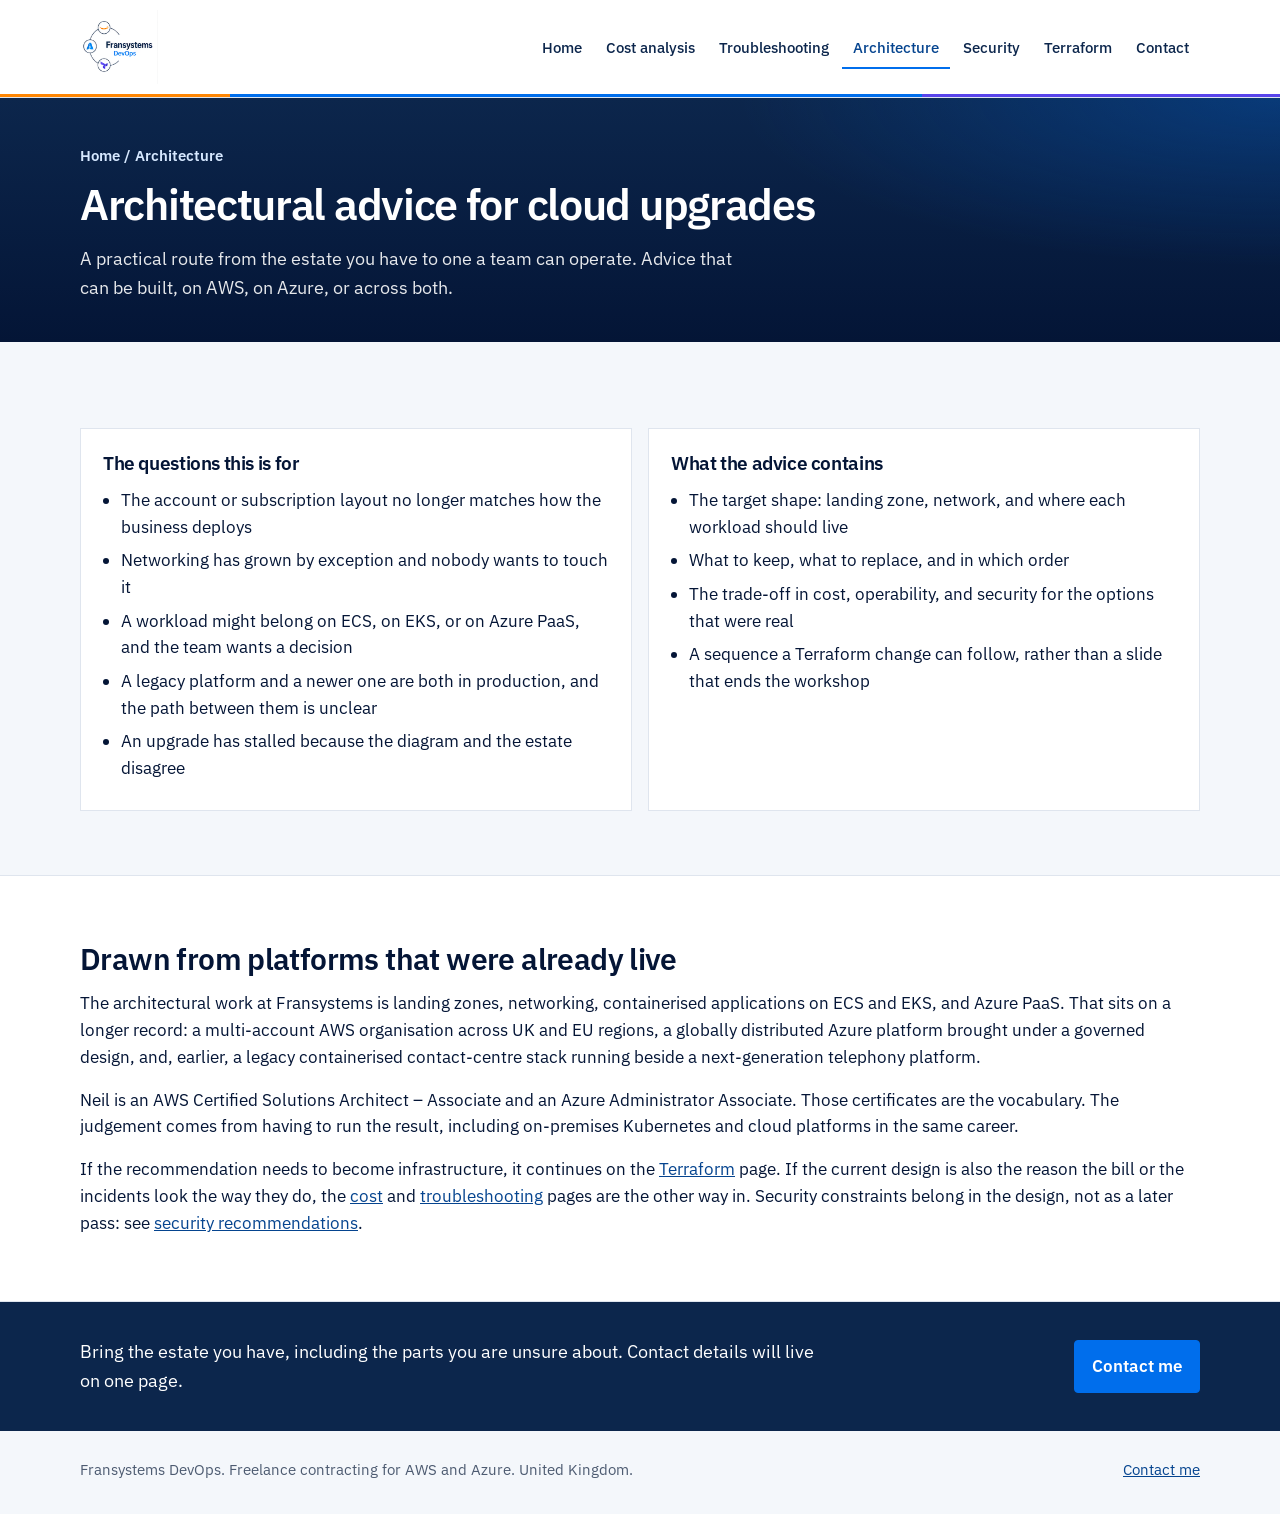
==== architecture.html @ 9ce0c454 "initial design" ====
<!DOCTYPE html>
<html lang="en-GB">
<head>
  <meta charset="utf-8">
  <meta name="viewport" content="width=device-width, initial-scale=1">
  <title>Architectural advice | Fransystems DevOps</title>
  <meta name="description" content="Architectural advice for AWS and Azure upgrades: landing zones, networking, ECS, EKS, and Azure PaaS, written so it can be built.">
  <meta name="theme-color" content="#0c264c">
  <link rel="icon" href="assets/logo.png">
  <link rel="preconnect" href="https://fonts.googleapis.com">
  <link rel="preconnect" href="https://fonts.gstatic.com" crossorigin>
  <link href="https://fonts.googleapis.com/css2?family=IBM+Plex+Sans:wght@400;500;600&display=swap" rel="stylesheet">
  <link rel="stylesheet" href="css/styles.css">
</head>
<body>
  <a class="skip" href="#content">Skip to content</a>
  <header class="site-header">
    <div class="wrap header-inner">
      <a class="brand" href="index.html">
        <img src="assets/logo.png" alt="Fransystems DevOps" width="282" height="267">
      </a>
      <nav class="tabs" aria-label="Primary">
        <a href="index.html">Home</a>
        <a href="cost.html">Cost analysis</a>
        <a href="troubleshooting.html">Troubleshooting</a>
        <a href="architecture.html" aria-current="page">Architecture</a>
        <a href="security.html">Security</a>
        <a href="terraform.html">Terraform</a>
        <a href="contact.html">Contact</a>
      </nav>
    </div>
  </header>

  <main id="content">
    <section class="page-hero">
      <div class="wrap">
        <p class="crumb"><a href="index.html">Home</a> / Architecture</p>
        <h1>Architectural advice for cloud upgrades</h1>
        <p class="lede">A practical route from the estate you have to one a team can operate. Advice that can be built, on AWS, on Azure, or across both.</p>
      </div>
    </section>

    <section class="section">
      <div class="wrap split">
        <article class="panel">
          <h2>The questions this is for</h2>
          <ul>
            <li>The account or subscription layout no longer matches how the business deploys</li>
            <li>Networking has grown by exception and nobody wants to touch it</li>
            <li>A workload might belong on ECS, on EKS, or on Azure PaaS, and the team wants a decision</li>
            <li>A legacy platform and a newer one are both in production, and the path between them is unclear</li>
            <li>An upgrade has stalled because the diagram and the estate disagree</li>
          </ul>
        </article>
        <article class="panel">
          <h2>What the advice contains</h2>
          <ul>
            <li>The target shape: landing zone, network, and where each workload should live</li>
            <li>What to keep, what to replace, and in which order</li>
            <li>The trade-off in cost, operability, and security for the options that were real</li>
            <li>A sequence a Terraform change can follow, rather than a slide that ends the workshop</li>
          </ul>
        </article>
      </div>
    </section>

    <section class="section band">
      <div class="wrap prose">
        <h2>Drawn from platforms that were already live</h2>
        <p>The architectural work at Fransystems is landing zones, networking, containerised applications on ECS and EKS, and Azure PaaS. That sits on a longer record: a multi-account AWS organisation across UK and EU regions, a globally distributed Azure platform brought under a governed design, and, earlier, a legacy containerised contact-centre stack running beside a next-generation telephony platform.</p>
        <p>Neil is an AWS Certified Solutions Architect – Associate and an Azure Administrator Associate. Those certificates are the vocabulary. The judgement comes from having to run the result, including on-premises Kubernetes and cloud platforms in the same career.</p>
        <p>If the recommendation needs to become infrastructure, it continues on the <a href="terraform.html">Terraform</a> page. If the current design is also the reason the bill or the incidents look the way they do, the <a href="cost.html">cost</a> and <a href="troubleshooting.html">troubleshooting</a> pages are the other way in. Security constraints belong in the design, not as a later pass: see <a href="security.html">security recommendations</a>.</p>
      </div>
    </section>

    <section class="callout">
      <div class="wrap">
        <p>Bring the estate you have, including the parts you are unsure about. Contact details will live on one page.</p>
        <a class="button" href="contact.html">Contact me</a>
      </div>
    </section>
  </main>

  <footer class="site-footer">
    <div class="wrap footer-row">
      <p>Fransystems DevOps. Freelance contracting for AWS and Azure. United Kingdom.</p>
      <a href="contact.html">Contact me</a>
    </div>
  </footer>
</body>
</html>
---- css/styles.css ----
:root {
  --ink: #041536;
  --navy: #0c264c;
  --blue: #006eec;
  --blue-deep: #05448f;
  --orange: #fe8604;
  --purple: #5944eb;
  --muted: #4d5b71;
  --line: #dfe5ee;
  --bg: #f4f7fb;
  --white: #ffffff;
  --max: 1120px;
}

*,
*::before,
*::after {
  box-sizing: border-box;
}

html {
  scroll-behavior: smooth;
}

body {
  margin: 0;
  font-family: "IBM Plex Sans", "Segoe UI", sans-serif;
  color: var(--ink);
  background: var(--bg);
  line-height: 1.6;
  font-size: 1.05rem;
}

img {
  max-width: 100%;
}

a {
  color: var(--blue-deep);
}

a:hover {
  color: var(--blue);
}

:focus-visible {
  outline: 2px solid var(--blue);
  outline-offset: 3px;
}

.skip {
  position: absolute;
  left: 12px;
  top: -48px;
  background: var(--white);
  color: var(--ink);
  padding: 8px 12px;
  z-index: 40;
}

.skip:focus {
  top: 12px;
}

.wrap {
  width: min(var(--max), calc(100% - 40px));
  margin-inline: auto;
}

.site-header {
  position: sticky;
  top: 0;
  z-index: 20;
  background: var(--white);
  border-bottom: 1px solid var(--line);
}

.site-header::after {
  content: "";
  display: block;
  height: 3px;
  background: linear-gradient(90deg, var(--orange) 0 18%, var(--blue) 18% 72%, var(--purple) 72% 100%);
}

.header-inner {
  display: flex;
  align-items: center;
  gap: 20px 28px;
  min-width: 0;
  padding: 10px 0;
}

.brand {
  display: block;
  flex: 0 0 auto;
  line-height: 0;
}

.brand img {
  height: 74px;
  width: auto;
  display: block;
}

.tabs {
  display: flex;
  flex-wrap: wrap;
  gap: 2px;
  justify-content: flex-end;
  min-width: 0;
  margin-left: auto;
}

.tabs a {
  color: var(--navy);
  text-decoration: none;
  font-weight: 500;
  font-size: 0.95rem;
  padding: 10px 11px 8px;
  border-bottom: 2px solid transparent;
  white-space: nowrap;
}

.tabs a:hover {
  color: var(--blue-deep);
}

.tabs a[aria-current="page"] {
  color: var(--blue-deep);
  border-bottom-color: var(--blue);
}

.hero,
.page-hero {
  background:
    radial-gradient(900px 280px at 100% 0%, rgba(0, 110, 236, 0.28), transparent 60%),
    linear-gradient(180deg, #0c264c 0%, #041536 100%);
  color: #fff;
}

.hero {
  padding: 72px 0 64px;
}

.page-hero {
  padding: 46px 0 40px;
}

.hero-grid {
  display: grid;
  grid-template-columns: minmax(0, 1.45fr) minmax(240px, 0.75fr);
  gap: 48px;
  align-items: end;
}

.hero-grid > * {
  min-width: 0;
}

.kicker,
.crumb {
  margin: 0 0 12px;
  font-size: 0.92rem;
  font-weight: 600;
  color: #d6e8ff;
}

.crumb a {
  color: #d6e8ff;
  text-decoration: none;
}

.crumb a:hover {
  text-decoration: underline;
}

h1 {
  margin: 0 0 16px;
  font-size: clamp(2.05rem, 4.2vw, 3.25rem);
  line-height: 1.12;
  letter-spacing: -0.03em;
  font-weight: 600;
}

.page-hero h1 {
  font-size: clamp(1.9rem, 3.6vw, 2.7rem);
  max-width: 18em;
}

.lede {
  margin: 0;
  max-width: 42rem;
  color: rgba(255, 255, 255, 0.9);
  font-size: 1.14rem;
}

.actions {
  display: flex;
  flex-wrap: wrap;
  gap: 10px;
  margin-top: 24px;
}

.button {
  display: inline-flex;
  align-items: center;
  justify-content: center;
  background: var(--blue);
  color: #fff;
  text-decoration: none;
  font-weight: 600;
  padding: 0.75rem 1.05rem;
  border-radius: 4px;
  border: 1px solid var(--blue);
}

.button:hover {
  background: #0058c4;
  border-color: #0058c4;
  color: #fff;
}

.button-ghost {
  background: transparent;
  border-color: rgba(255, 255, 255, 0.6);
}

.button-ghost:hover {
  background: rgba(255, 255, 255, 0.08);
  border-color: #fff;
  color: #fff;
}

.clouds {
  display: flex;
  flex-wrap: wrap;
  gap: 14px 22px;
  list-style: none;
  padding: 0;
  margin: 28px 0 0;
  font-weight: 500;
}

.dot {
  display: inline-block;
  width: 9px;
  height: 9px;
  margin-right: 8px;
  border-radius: 50%;
  transform: translateY(-1px);
}

.dot-aws { background: var(--orange); }
.dot-azure { background: #4aa6ff; }
.dot-tf { background: #9b8cff; }

.hero-panel {
  margin: 0;
  padding: 6px 22px;
  background: rgba(255, 255, 255, 0.06);
  border: 1px solid rgba(255, 255, 255, 0.16);
}

.hero-panel div {
  padding: 16px 0;
  border-bottom: 1px solid rgba(255, 255, 255, 0.12);
}

.hero-panel div:last-child {
  border-bottom: 0;
}

.hero-panel strong {
  display: block;
  font-size: 1.25rem;
  font-weight: 600;
  letter-spacing: -0.02em;
}

.hero-panel span {
  color: rgba(255, 255, 255, 0.8);
  font-size: 0.95rem;
}

.section {
  padding: 64px 0;
}

.band {
  background: var(--white);
  border-top: 1px solid var(--line);
  border-bottom: 1px solid var(--line);
}

.section h2,
.panel h2 {
  margin: 0 0 12px;
  font-size: clamp(1.45rem, 2.4vw, 1.9rem);
  line-height: 1.25;
  letter-spacing: -0.02em;
  font-weight: 600;
}

.panel h2 {
  font-size: 1.2rem;
}

h3 {
  margin: 0 0 8px;
  font-size: 1.08rem;
  font-weight: 600;
}

.narrow {
  max-width: 68ch;
}

.narrow p,
.prose p {
  margin: 0 0 1rem;
}

.narrow p:last-child,
.prose p:last-child {
  margin-bottom: 0;
}

.timeline {
  list-style: none;
  margin: 28px 0 0;
  padding: 0;
}

.timeline li {
  display: grid;
  grid-template-columns: 210px minmax(0, 1fr);
  gap: 20px 28px;
  padding: 22px 0;
  border-top: 1px solid var(--line);
}

.timeline li:last-child {
  border-bottom: 1px solid var(--line);
}

.when {
  margin: 0;
  color: var(--blue-deep);
  font-weight: 600;
}

.role {
  margin: 0 0 6px;
  color: var(--muted);
  font-size: 0.95rem;
}

.services {
  list-style: none;
  margin: 28px 0 0;
  padding: 0;
}

.services a {
  display: grid;
  grid-template-columns: 64px minmax(0, 1fr) auto;
  grid-template-areas: "num title more" "num text more";
  gap: 4px 18px;
  align-items: center;
  padding: 22px 8px;
  border-top: 1px solid var(--line);
  text-decoration: none;
  color: inherit;
}

.services li:last-child a {
  border-bottom: 1px solid var(--line);
}

.services a:hover {
  background: #f8fbff;
}

.services h3 {
  grid-area: title;
  margin: 0;
}

.services p {
  grid-area: text;
  margin: 0;
  color: var(--muted);
}

.num {
  grid-area: num;
  color: var(--blue);
  font-weight: 600;
  font-variant-numeric: tabular-nums;
}

.more {
  grid-area: more;
  color: var(--blue-deep);
  font-weight: 600;
  white-space: nowrap;
}

.qual-grid,
.split {
  display: grid;
  grid-template-columns: repeat(2, minmax(0, 1fr));
  gap: 16px;
  margin-top: 22px;
}

.qual-grid {
  grid-template-columns: repeat(3, minmax(0, 1fr));
}

.qual-grid section,
.panel {
  background: var(--white);
  border: 1px solid var(--line);
  padding: 20px 20px 12px;
}

.panel {
  padding: 22px;
}

.qual-grid ul,
.panel ul {
  margin: 0;
  padding-left: 1.15rem;
}

.qual-grid li,
.panel li {
  margin: 0.4rem 0;
}

.note {
  margin-top: 18px;
  color: var(--muted);
}

.callout {
  background: var(--navy);
  color: #fff;
  padding: 36px 0;
}

.callout .wrap {
  display: flex;
  justify-content: space-between;
  align-items: center;
  gap: 20px 32px;
}

.callout p {
  margin: 0;
  max-width: 46rem;
  font-size: 1.12rem;
}

.contact-list {
  margin: 8px 0 0;
  padding: 0;
  max-width: 640px;
  background: var(--white);
  border: 1px solid var(--line);
}

.contact-list div {
  display: grid;
  grid-template-columns: 140px minmax(0, 1fr);
  gap: 12px;
  padding: 18px 20px;
  border-bottom: 1px solid var(--line);
}

.contact-list div:last-child {
  border-bottom: 0;
}

.contact-list dt {
  font-weight: 600;
}

.contact-list dd {
  margin: 0;
}

.pending {
  color: var(--muted);
}

.site-footer {
  padding: 26px 0 32px;
  color: var(--muted);
  font-size: 0.95rem;
}

.footer-row {
  display: flex;
  justify-content: space-between;
  gap: 12px 24px;
  align-items: baseline;
}

.site-footer p {
  margin: 0;
}

@media (max-width: 860px) {
  .header-inner {
    flex-wrap: wrap;
    align-items: flex-start;
  }

  .tabs {
    justify-content: flex-start;
    margin-left: 0;
    width: 100%;
  }

  .hero-grid,
  .timeline li,
  .qual-grid,
  .split,
  .callout .wrap,
  .footer-row,
  .contact-list div {
    grid-template-columns: 1fr;
    display: grid;
  }

  .services a {
    grid-template-columns: 48px minmax(0, 1fr);
    grid-template-areas:
      "num title"
      "num text"
      "num more";
  }

  .callout .wrap,
  .footer-row {
    display: flex;
    flex-direction: column;
    align-items: flex-start;
  }

  .hero,
  .section {
    padding: 48px 0;
  }
}

@media (prefers-reduced-motion: reduce) {
  html {
    scroll-behavior: auto;
  }
}
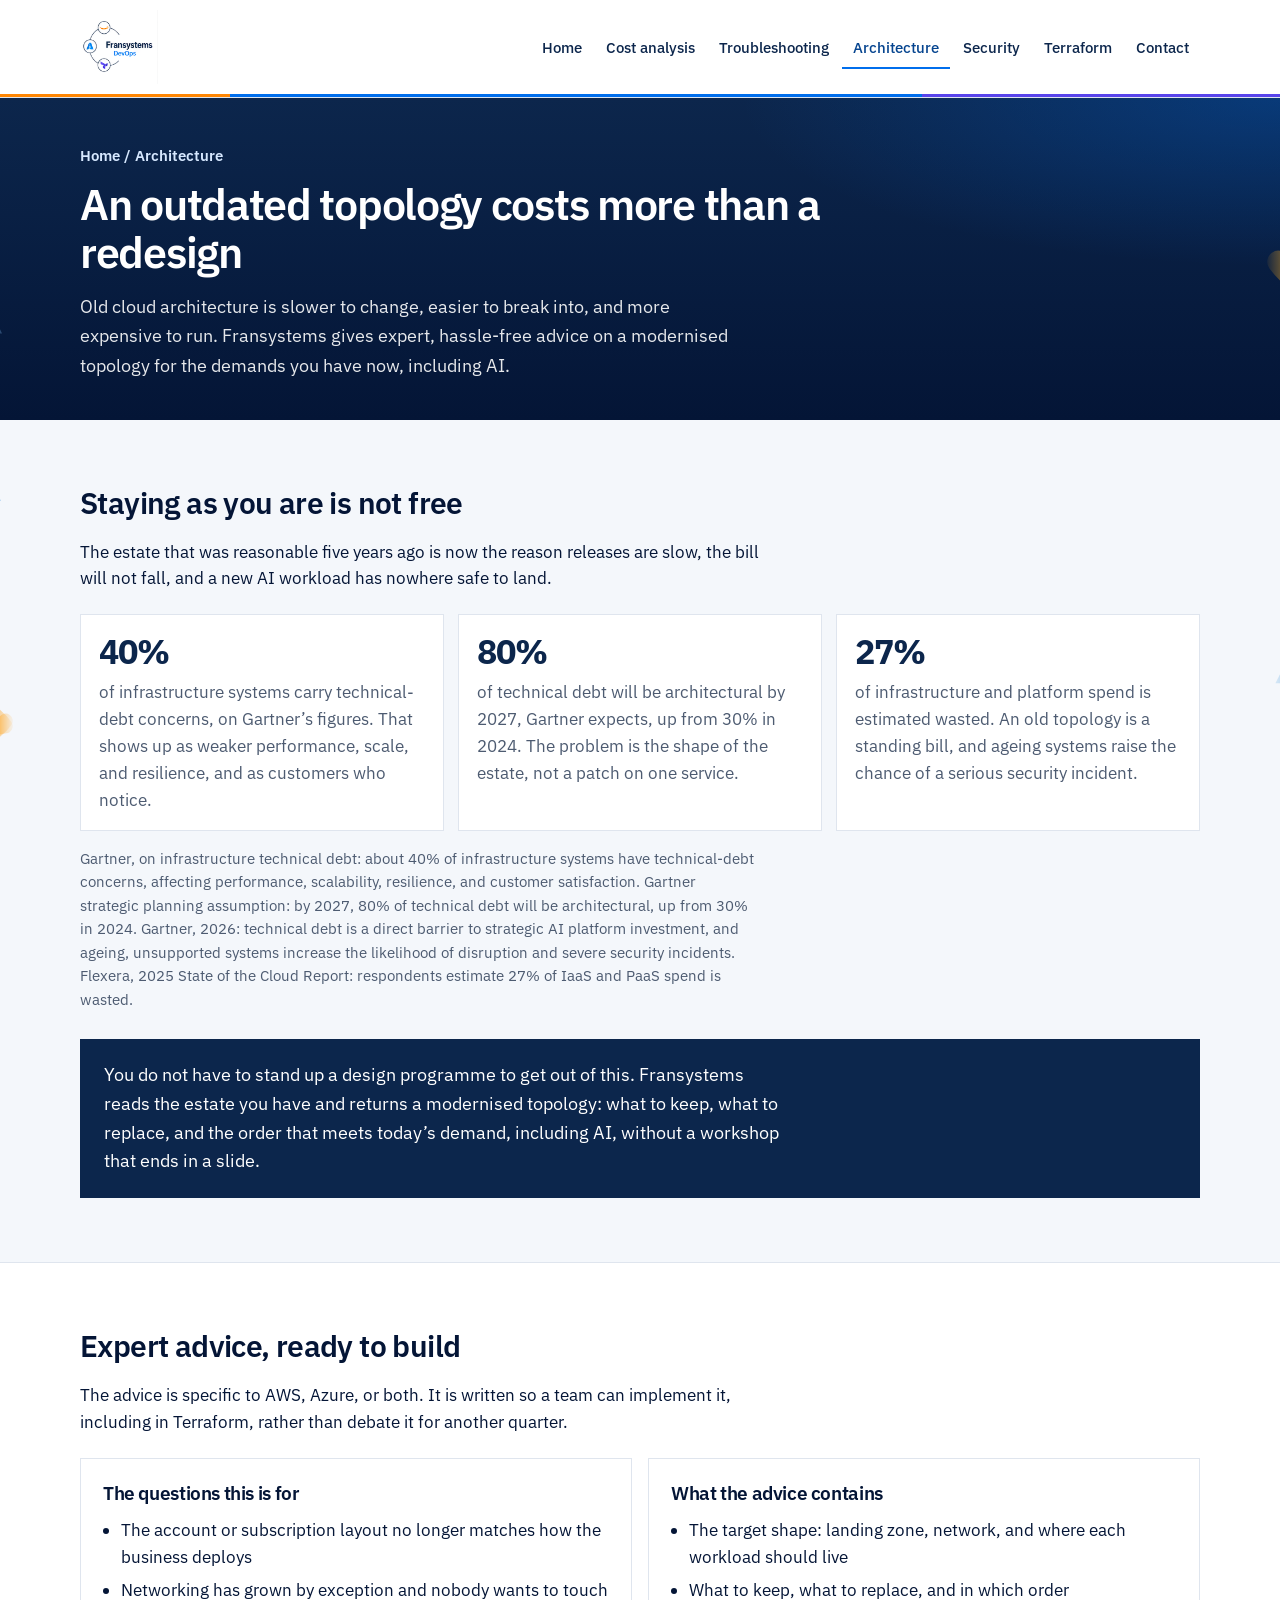
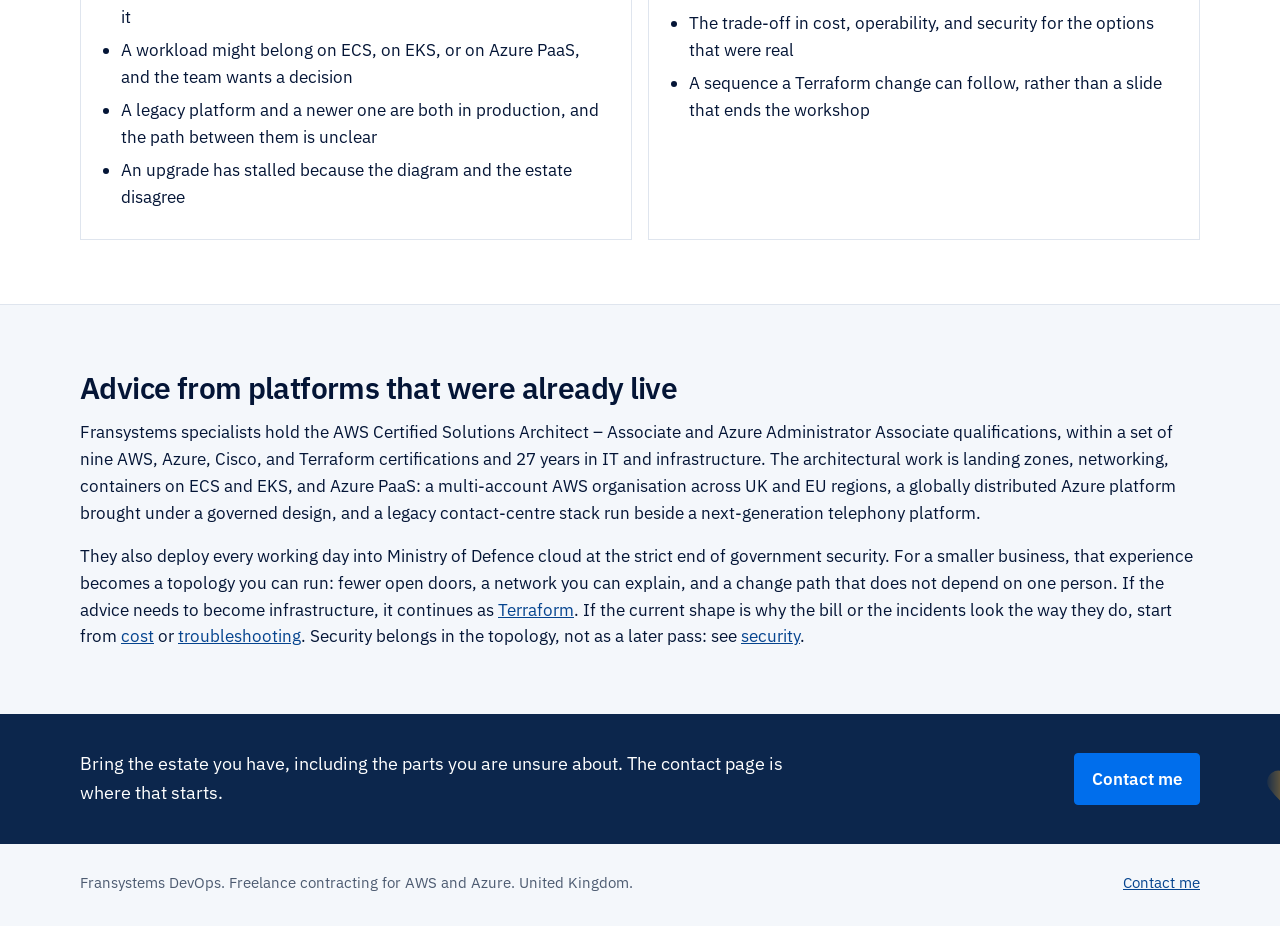
==== commit 8a3d9d1d: "first stage upgrades" ====
--- a/architecture.html
+++ b/architecture.html
@@ -4,7 +4,7 @@
   <meta charset="utf-8">
   <meta name="viewport" content="width=device-width, initial-scale=1">
   <title>Architectural advice | Fransystems DevOps</title>
-  <meta name="description" content="Architectural advice for AWS and Azure upgrades: landing zones, networking, ECS, EKS, and Azure PaaS, written so it can be built.">
+  <meta name="description" content="Outdated cloud architecture costs more, carries more risk, and blocks AI. Fransystems gives expert advice on a modernised AWS or Azure topology.">
   <meta name="theme-color" content="#0c264c">
   <link rel="icon" href="assets/logo.png">
   <link rel="preconnect" href="https://fonts.googleapis.com">
@@ -35,13 +35,41 @@
     <section class="page-hero">
       <div class="wrap">
         <p class="crumb"><a href="index.html">Home</a> / Architecture</p>
-        <h1>Architectural advice for cloud upgrades</h1>
-        <p class="lede">A practical route from the estate you have to one a team can operate. Advice that can be built, on AWS, on Azure, or across both.</p>
+        <h1>An outdated topology costs more than a redesign</h1>
+        <p class="lede">Old cloud architecture is slower to change, easier to break into, and more expensive to run. Fransystems gives expert, hassle-free advice on a modernised topology for the demands you have now, including AI.</p>
       </div>
     </section>
 
     <section class="section">
-      <div class="wrap split">
+      <div class="wrap">
+        <h2>Staying as you are is not free</h2>
+        <p class="narrow">The estate that was reasonable five years ago is now the reason releases are slow, the bill will not fall, and a new AI workload has nowhere safe to land.</p>
+        <ul class="facts">
+          <li>
+            <strong>40%</strong>
+            <p>of infrastructure systems carry technical-debt concerns, on Gartner’s figures. That shows up as weaker performance, scale, and resilience, and as customers who notice.</p>
+          </li>
+          <li>
+            <strong>80%</strong>
+            <p>of technical debt will be architectural by 2027, Gartner expects, up from 30% in 2024. The problem is the shape of the estate, not a patch on one service.</p>
+          </li>
+          <li>
+            <strong>27%</strong>
+            <p>of infrastructure and platform spend is estimated wasted. An old topology is a standing bill, and ageing systems raise the chance of a serious security incident.</p>
+          </li>
+        </ul>
+        <p class="source">Gartner, on infrastructure technical debt: about 40% of infrastructure systems have technical-debt concerns, affecting performance, scalability, resilience, and customer satisfaction. Gartner strategic planning assumption: by 2027, 80% of technical debt will be architectural, up from 30% in 2024. Gartner, 2026: technical debt is a direct barrier to strategic AI platform investment, and ageing, unsupported systems increase the likelihood of disruption and severe security incidents. Flexera, 2025 State of the Cloud Report: respondents estimate 27% of IaaS and PaaS spend is wasted.</p>
+        <aside class="result">
+          <p>You do not have to stand up a design programme to get out of this. Fransystems reads the estate you have and returns a modernised topology: what to keep, what to replace, and the order that meets today’s demand, including AI, without a workshop that ends in a slide.</p>
+        </aside>
+      </div>
+    </section>
+
+    <section class="section band">
+      <div class="wrap">
+        <h2>Expert advice, ready to build</h2>
+        <p class="narrow">The advice is specific to AWS, Azure, or both. It is written so a team can implement it, including in Terraform, rather than debate it for another quarter.</p>
+        <div class="split">
         <article class="panel">
           <h2>The questions this is for</h2>
           <ul>
@@ -61,21 +89,21 @@
             <li>A sequence a Terraform change can follow, rather than a slide that ends the workshop</li>
           </ul>
         </article>
+        </div>
       </div>
     </section>
 
-    <section class="section band">
+    <section class="section">
       <div class="wrap prose">
-        <h2>Drawn from platforms that were already live</h2>
-        <p>The architectural work at Fransystems is landing zones, networking, containerised applications on ECS and EKS, and Azure PaaS. That sits on a longer record: a multi-account AWS organisation across UK and EU regions, a globally distributed Azure platform brought under a governed design, and, earlier, a legacy containerised contact-centre stack running beside a next-generation telephony platform.</p>
-        <p>Neil is an AWS Certified Solutions Architect – Associate and an Azure Administrator Associate. Those certificates are the vocabulary. The judgement comes from having to run the result, including on-premises Kubernetes and cloud platforms in the same career.</p>
-        <p>If the recommendation needs to become infrastructure, it continues on the <a href="terraform.html">Terraform</a> page. If the current design is also the reason the bill or the incidents look the way they do, the <a href="cost.html">cost</a> and <a href="troubleshooting.html">troubleshooting</a> pages are the other way in. Security constraints belong in the design, not as a later pass: see <a href="security.html">security recommendations</a>.</p>
+        <h2>Advice from platforms that were already live</h2>
+        <p>Fransystems specialists hold the AWS Certified Solutions Architect – Associate and Azure Administrator Associate qualifications, within a set of nine AWS, Azure, Cisco, and Terraform certifications and 27 years in IT and infrastructure. The architectural work is landing zones, networking, containers on ECS and EKS, and Azure PaaS: a multi-account AWS organisation across UK and EU regions, a globally distributed Azure platform brought under a governed design, and a legacy contact-centre stack run beside a next-generation telephony platform.</p>
+        <p>They also deploy every working day into Ministry of Defence cloud at the strict end of government security. For a smaller business, that experience becomes a topology you can run: fewer open doors, a network you can explain, and a change path that does not depend on one person. If the advice needs to become infrastructure, it continues as <a href="terraform.html">Terraform</a>. If the current shape is why the bill or the incidents look the way they do, start from <a href="cost.html">cost</a> or <a href="troubleshooting.html">troubleshooting</a>. Security belongs in the topology, not as a later pass: see <a href="security.html">security</a>.</p>
       </div>
     </section>
 
     <section class="callout">
       <div class="wrap">
-        <p>Bring the estate you have, including the parts you are unsure about. Contact details will live on one page.</p>
+        <p>Bring the estate you have, including the parts you are unsure about. The contact page is where that starts.</p>
         <a class="button" href="contact.html">Contact me</a>
       </div>
     </section>
--- a/css/styles.css
+++ b/css/styles.css
@@ -1,3 +1,9 @@
+@property --page-gutter {
+  syntax: "<length>";
+  inherits: true;
+  initial-value: 18px;
+}
+
 :root {
   --ink: #041536;
   --navy: #0c264c;
@@ -23,12 +29,58 @@
 }
 
 body {
+  --page-gutter: max(18px, calc((100% - var(--max)) / 2));
   margin: 0;
   font-family: "IBM Plex Sans", "Segoe UI", sans-serif;
   color: var(--ink);
   background: var(--bg);
   line-height: 1.6;
   font-size: 1.05rem;
+}
+
+body::before {
+  content: "";
+  position: fixed;
+  inset: 0;
+  z-index: 0;
+  pointer-events: none;
+  background-image:
+    url("../assets/mark-aws.svg"),
+    url("../assets/mark-azure.svg"),
+    url("../assets/mark-azure.svg"),
+    url("../assets/mark-aws.svg");
+  background-repeat: no-repeat;
+  background-position:
+    right calc(var(--page-gutter) - 292px) top 18%,
+    left calc(var(--page-gutter) - 214px) top 46%,
+    right calc(var(--page-gutter) - 154px) top 74%,
+    left calc(var(--page-gutter) - 178px) top 84%;
+  background-size: 300px auto, 220px auto, 150px auto, 180px auto;
+  -webkit-mask-image: linear-gradient(
+    90deg,
+    #000 0,
+    #000 calc(var(--page-gutter) - 24px),
+    transparent calc(var(--page-gutter) - 2px),
+    transparent calc(100% - var(--page-gutter) + 2px),
+    #000 calc(100% - var(--page-gutter) + 24px),
+    #000 100%
+  );
+  mask-image: linear-gradient(
+    90deg,
+    #000 0,
+    #000 calc(var(--page-gutter) - 24px),
+    transparent calc(var(--page-gutter) - 2px),
+    transparent calc(100% - var(--page-gutter) + 2px),
+    #000 calc(100% - var(--page-gutter) + 24px),
+    #000 100%
+  );
+}
+
+.site-header,
+main,
+.site-footer {
+  position: relative;
+  z-index: 1;
 }
 
 img {
@@ -132,10 +184,55 @@
 
 .hero,
 .page-hero {
+  position: relative;
+  isolation: isolate;
   background:
     radial-gradient(900px 280px at 100% 0%, rgba(0, 110, 236, 0.28), transparent 60%),
     linear-gradient(180deg, #0c264c 0%, #041536 100%);
   color: #fff;
+}
+
+.hero::before,
+.page-hero::before,
+.callout::before {
+  content: "";
+  position: absolute;
+  inset: 0;
+  z-index: 0;
+  pointer-events: none;
+  background-image:
+    url("../assets/mark-aws-dark.svg"),
+    url("../assets/mark-azure-dark.svg");
+  background-repeat: no-repeat;
+  background-position:
+    right calc(var(--page-gutter) - 274px) center,
+    left calc(var(--page-gutter) - 204px) center;
+  background-size: 280px auto, 210px auto;
+  -webkit-mask-image: linear-gradient(
+    90deg,
+    #000 0,
+    #000 calc(var(--page-gutter) - 24px),
+    transparent calc(var(--page-gutter) - 2px),
+    transparent calc(100% - var(--page-gutter) + 2px),
+    #000 calc(100% - var(--page-gutter) + 24px),
+    #000 100%
+  );
+  mask-image: linear-gradient(
+    90deg,
+    #000 0,
+    #000 calc(var(--page-gutter) - 24px),
+    transparent calc(var(--page-gutter) - 2px),
+    transparent calc(100% - var(--page-gutter) + 2px),
+    #000 calc(100% - var(--page-gutter) + 24px),
+    #000 100%
+  );
+}
+
+.hero > .wrap,
+.page-hero > .wrap,
+.callout > .wrap {
+  position: relative;
+  z-index: 1;
 }
 
 .hero {
@@ -406,6 +503,59 @@
   white-space: nowrap;
 }
 
+.facts {
+  list-style: none;
+  display: grid;
+  grid-template-columns: repeat(3, minmax(0, 1fr));
+  gap: 14px;
+  margin: 22px 0 0;
+  padding: 0;
+}
+
+.facts li {
+  background: var(--white);
+  border: 1px solid var(--line);
+  padding: 18px 18px 16px;
+}
+
+.facts strong {
+  display: block;
+  margin-bottom: 8px;
+  color: var(--navy);
+  font-size: clamp(1.7rem, 3vw, 2.15rem);
+  line-height: 1.1;
+  letter-spacing: -0.03em;
+}
+
+.facts p {
+  margin: 0;
+  color: var(--muted);
+}
+
+.source {
+  margin: 16px 0 0;
+  max-width: 75ch;
+  color: var(--muted);
+  font-size: 0.92rem;
+}
+
+.result {
+  margin-top: 28px;
+  padding: 22px 24px;
+  background: var(--navy);
+  color: #fff;
+}
+
+.result p {
+  margin: 0;
+  max-width: 62ch;
+  font-size: 1.12rem;
+}
+
+.result strong {
+  font-weight: 600;
+}
+
 .qual-grid,
 .split {
   display: grid;
@@ -446,6 +596,8 @@
 }
 
 .callout {
+  position: relative;
+  isolation: isolate;
   background: var(--navy);
   color: #fff;
   padding: 36px 0;
@@ -527,6 +679,7 @@
 
   .hero-grid,
   .timeline li,
+  .facts,
   .qual-grid,
   .split,
   .callout .wrap,
@@ -555,6 +708,30 @@
   .section {
     padding: 48px 0;
   }
+
+  body::before,
+  .hero::before,
+  .page-hero::before,
+  .callout::before {
+    -webkit-mask-image: none;
+    mask-image: none;
+  }
+
+  body::before {
+    background-position:
+      right -78px 18%,
+      left -70px 62%,
+      right -48px 100%,
+      left -46px 100%;
+    background-size: 140px auto, 110px auto, 90px auto, 80px auto;
+  }
+
+  .hero::before,
+  .page-hero::before,
+  .callout::before {
+    background-position: right -72px center, left -64px center;
+    background-size: 130px auto, 110px auto;
+  }
 }
 
 @media (prefers-reduced-motion: reduce) {
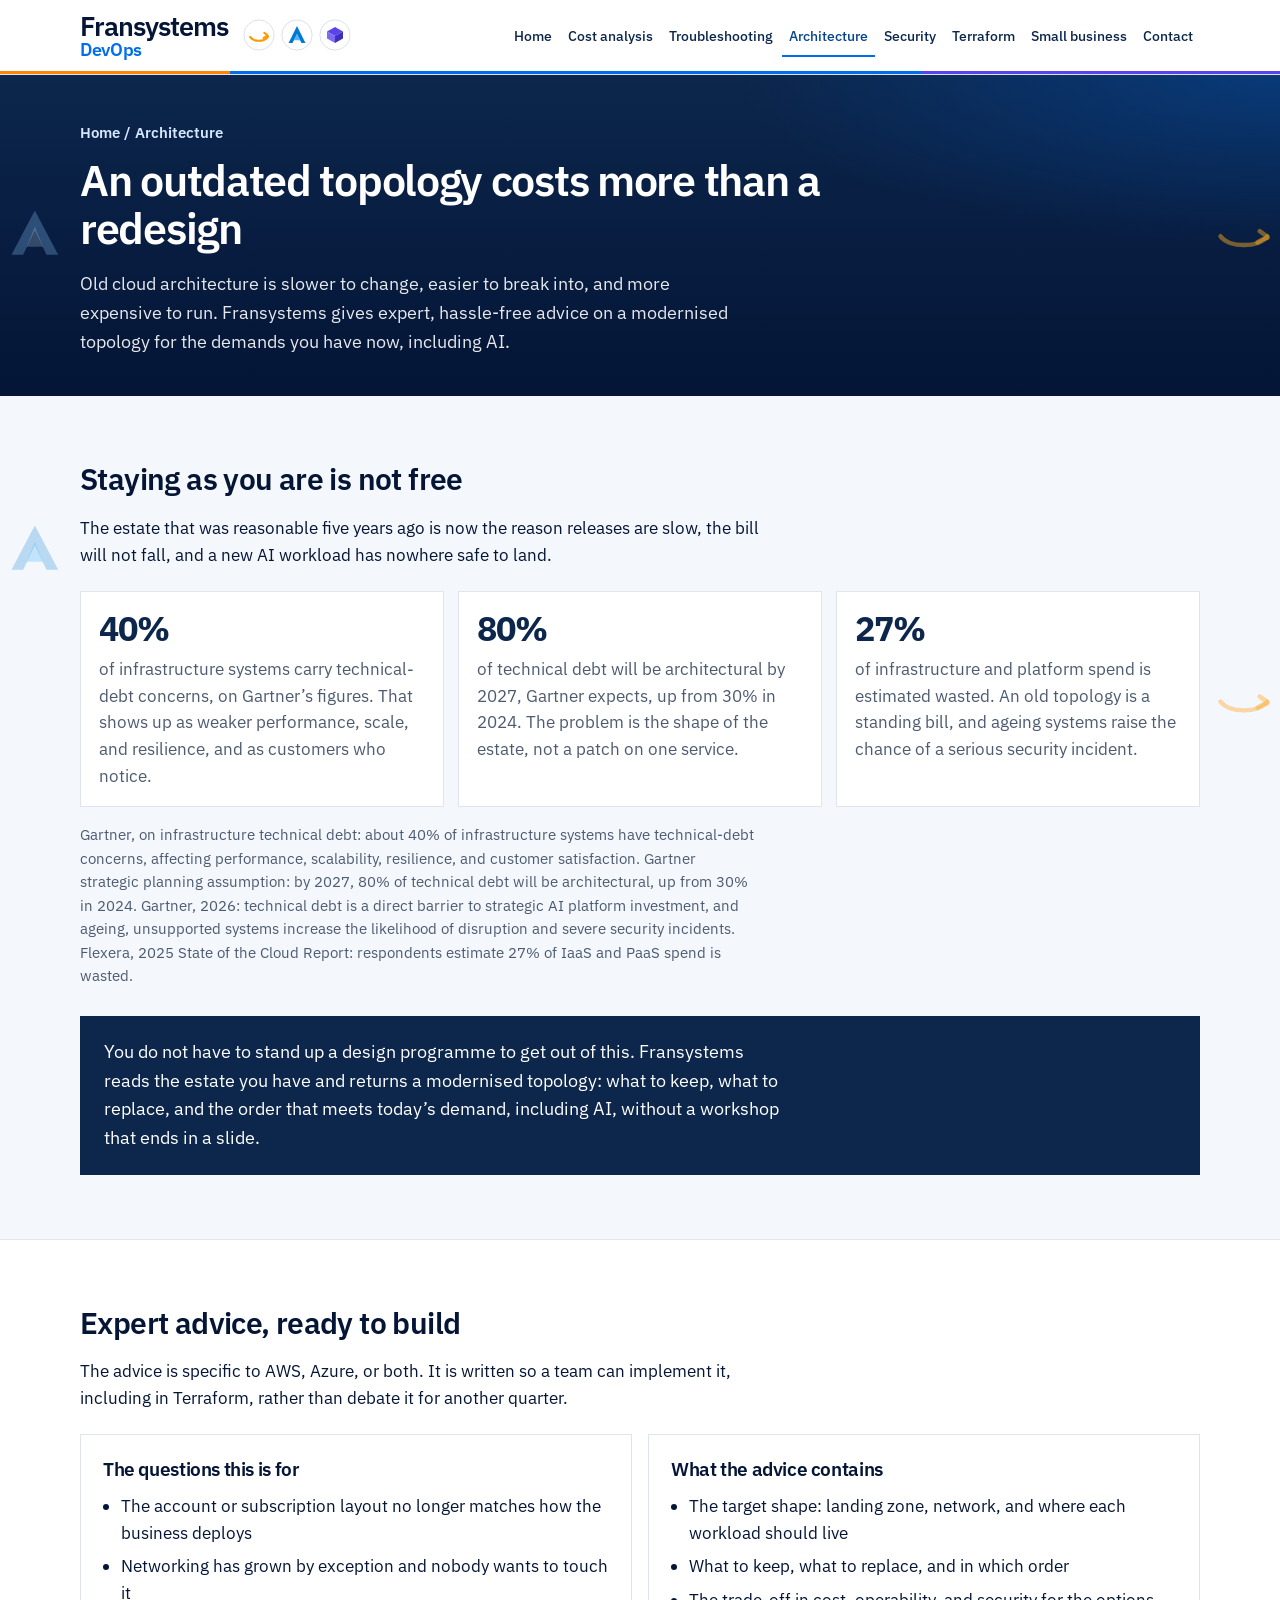
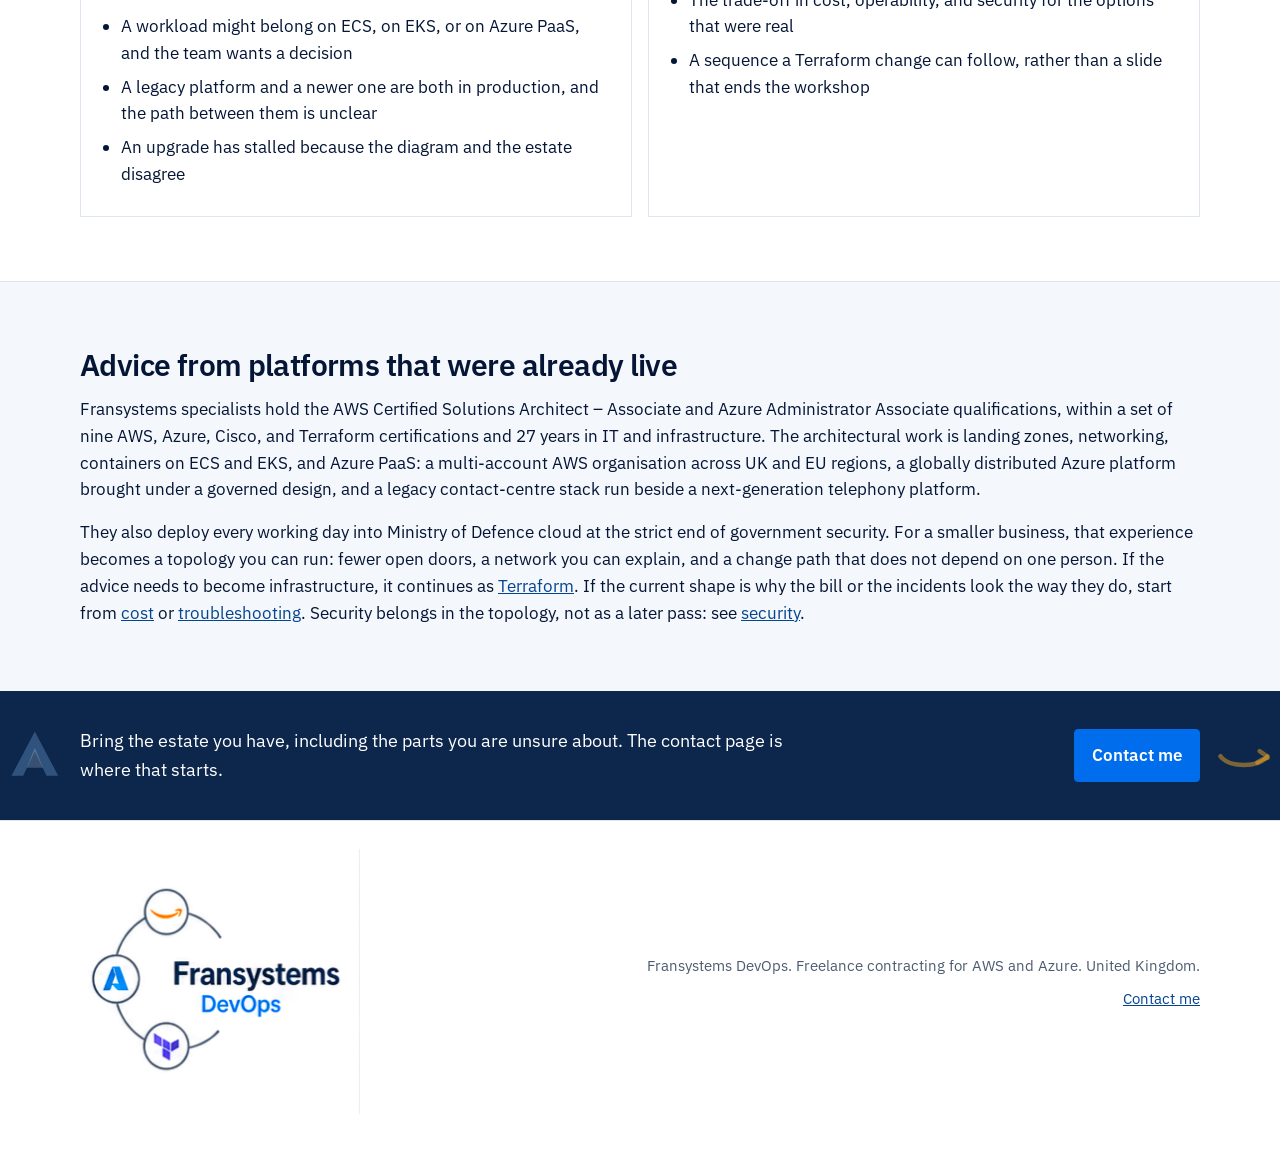
==== commit dbfe55a3: "latest updates" ====
--- a/architecture.html
+++ b/architecture.html
@@ -17,7 +17,15 @@
   <header class="site-header">
     <div class="wrap header-inner">
       <a class="brand" href="index.html">
-        <img src="assets/logo.png" alt="Fransystems DevOps" width="282" height="267">
+        <span class="brand-type">
+          <span class="brand-name">Fransystems</span>
+          <span class="brand-role">DevOps</span>
+        </span>
+        <span class="brand-marks" aria-hidden="true">
+          <svg viewBox="0 0 36 36"><circle cx="18" cy="18" r="17" fill="#fff" stroke="#d7dee8"/><path d="M8 20c4.2 6 15.6 6 20 0" fill="none" stroke="#FF9900" stroke-width="2.4" stroke-linecap="round"/><path d="M24 15.5c2.2 1.4 3.4 2.6 4 3.6-2.4.3-3.8 1.4-4.8 2.4" fill="none" stroke="#FF9900" stroke-width="2.4" stroke-linecap="round" stroke-linejoin="round"/></svg>
+          <svg viewBox="0 0 36 36"><circle cx="18" cy="18" r="17" fill="#fff" stroke="#d7dee8"/><path fill="#0078D4" d="M18 8 27.5 27h-4.4L18 17.4 12.9 27H8.5Z"/><path fill="#50B6FF" d="M18 16.2 21.4 24h-6.8Z"/></svg>
+          <svg viewBox="0 0 36 36"><circle cx="18" cy="18" r="17" fill="#fff" stroke="#d7dee8"/><path fill="#5944eb" d="M18 9 27 14 18 19 9 14Z"/><path fill="#7a6bf2" d="M9 14 18 19v8L9 22Z"/><path fill="#3f2dbd" d="M27 14 18 19v8l9-5Z"/></svg>
+        </span>
       </a>
       <nav class="tabs" aria-label="Primary">
         <a href="index.html">Home</a>
@@ -26,6 +34,7 @@
         <a href="architecture.html" aria-current="page">Architecture</a>
         <a href="security.html">Security</a>
         <a href="terraform.html">Terraform</a>
+        <a href="small-business.html">Small business</a>
         <a href="contact.html">Contact</a>
       </nav>
     </div>
@@ -111,8 +120,13 @@
 
   <footer class="site-footer">
     <div class="wrap footer-row">
-      <p>Fransystems DevOps. Freelance contracting for AWS and Azure. United Kingdom.</p>
-      <a href="contact.html">Contact me</a>
+      <a class="footer-brand" href="index.html">
+        <img src="assets/logo.png" alt="Fransystems DevOps" width="282" height="267">
+      </a>
+      <div class="footer-copy">
+        <p>Fransystems DevOps. Freelance contracting for AWS and Azure. United Kingdom.</p>
+        <a href="contact.html">Contact me</a>
+      </div>
     </div>
   </footer>
 </body>
--- a/css/styles.css
+++ b/css/styles.css
@@ -1,9 +1,3 @@
-@property --page-gutter {
-  syntax: "<length>";
-  inherits: true;
-  initial-value: 18px;
-}
-
 :root {
   --ink: #041536;
   --navy: #0c264c;
@@ -29,7 +23,7 @@
 }
 
 body {
-  --page-gutter: max(18px, calc((100% - var(--max)) / 2));
+  --mark: min(200px, max(0px, calc((100% - var(--max)) / 2 - 24px)));
   margin: 0;
   font-family: "IBM Plex Sans", "Segoe UI", sans-serif;
   color: var(--ink);
@@ -38,42 +32,31 @@
   font-size: 1.05rem;
 }
 
-body::before {
+body::before,
+body::after {
   content: "";
   position: fixed;
-  inset: 0;
   z-index: 0;
   pointer-events: none;
-  background-image:
-    url("../assets/mark-aws.svg"),
-    url("../assets/mark-azure.svg"),
-    url("../assets/mark-azure.svg"),
-    url("../assets/mark-aws.svg");
   background-repeat: no-repeat;
-  background-position:
-    right calc(var(--page-gutter) - 292px) top 18%,
-    left calc(var(--page-gutter) - 214px) top 46%,
-    right calc(var(--page-gutter) - 154px) top 74%,
-    left calc(var(--page-gutter) - 178px) top 84%;
-  background-size: 300px auto, 220px auto, 150px auto, 180px auto;
-  -webkit-mask-image: linear-gradient(
-    90deg,
-    #000 0,
-    #000 calc(var(--page-gutter) - 24px),
-    transparent calc(var(--page-gutter) - 2px),
-    transparent calc(100% - var(--page-gutter) + 2px),
-    #000 calc(100% - var(--page-gutter) + 24px),
-    #000 100%
-  );
-  mask-image: linear-gradient(
-    90deg,
-    #000 0,
-    #000 calc(var(--page-gutter) - 24px),
-    transparent calc(var(--page-gutter) - 2px),
-    transparent calc(100% - var(--page-gutter) + 2px),
-    #000 calc(100% - var(--page-gutter) + 24px),
-    #000 100%
-  );
+  background-position: center;
+  background-size: contain;
+}
+
+body::before {
+  width: var(--mark);
+  aspect-ratio: 1;
+  left: calc(50% - (var(--max) / 2) - 16px - var(--mark));
+  top: 58%;
+  background-image: url("../assets/mark-azure.svg");
+}
+
+body::after {
+  width: var(--mark);
+  aspect-ratio: 200 / 124;
+  left: calc(50% + (var(--max) / 2) + 16px);
+  top: 76%;
+  background-image: url("../assets/mark-aws.svg");
 }
 
 .site-header,
@@ -137,20 +120,56 @@
 .header-inner {
   display: flex;
   align-items: center;
-  gap: 20px 28px;
+  gap: 18px 32px;
   min-width: 0;
-  padding: 10px 0;
+  padding: 12px 0;
 }
 
 .brand {
-  display: block;
+  display: flex;
+  align-items: center;
+  gap: 14px;
+  flex: 0 1 auto;
+  min-width: 0;
+  text-decoration: none;
+  color: var(--ink);
+}
+
+.brand-type {
+  display: flex;
+  flex-direction: column;
+  line-height: 1.02;
+  min-width: 0;
+}
+
+.brand-name {
+  font-size: 1.7rem;
+  font-weight: 600;
+  letter-spacing: -0.035em;
+  color: var(--ink);
+}
+
+.brand-role {
+  font-size: 1.15rem;
+  font-weight: 600;
+  letter-spacing: -0.02em;
+  color: var(--blue);
+}
+
+.brand:hover .brand-name {
+  color: var(--blue-deep);
+}
+
+.brand-marks {
+  display: flex;
+  align-items: center;
+  gap: 6px;
   flex: 0 0 auto;
-  line-height: 0;
-}
-
-.brand img {
-  height: 74px;
-  width: auto;
+}
+
+.brand-marks svg {
+  width: 32px;
+  height: 32px;
   display: block;
 }
 
@@ -167,8 +186,8 @@
   color: var(--navy);
   text-decoration: none;
   font-weight: 500;
-  font-size: 0.95rem;
-  padding: 10px 11px 8px;
+  font-size: 0.9rem;
+  padding: 10px 7px 8px;
   border-bottom: 2px solid transparent;
   white-space: nowrap;
 }
@@ -186,6 +205,7 @@
 .page-hero {
   position: relative;
   isolation: isolate;
+  overflow: hidden;
   background:
     radial-gradient(900px 280px at 100% 0%, rgba(0, 110, 236, 0.28), transparent 60%),
     linear-gradient(180deg, #0c264c 0%, #041536 100%);
@@ -194,38 +214,39 @@
 
 .hero::before,
 .page-hero::before,
-.callout::before {
+.callout::before,
+.hero::after,
+.page-hero::after,
+.callout::after {
   content: "";
   position: absolute;
-  inset: 0;
   z-index: 0;
   pointer-events: none;
-  background-image:
-    url("../assets/mark-aws-dark.svg"),
-    url("../assets/mark-azure-dark.svg");
   background-repeat: no-repeat;
-  background-position:
-    right calc(var(--page-gutter) - 274px) center,
-    left calc(var(--page-gutter) - 204px) center;
-  background-size: 280px auto, 210px auto;
-  -webkit-mask-image: linear-gradient(
-    90deg,
-    #000 0,
-    #000 calc(var(--page-gutter) - 24px),
-    transparent calc(var(--page-gutter) - 2px),
-    transparent calc(100% - var(--page-gutter) + 2px),
-    #000 calc(100% - var(--page-gutter) + 24px),
-    #000 100%
-  );
-  mask-image: linear-gradient(
-    90deg,
-    #000 0,
-    #000 calc(var(--page-gutter) - 24px),
-    transparent calc(var(--page-gutter) - 2px),
-    transparent calc(100% - var(--page-gutter) + 2px),
-    #000 calc(100% - var(--page-gutter) + 24px),
-    #000 100%
-  );
+  background-position: center;
+  background-size: contain;
+}
+
+.hero::before,
+.page-hero::before,
+.callout::before {
+  width: var(--mark);
+  aspect-ratio: 1;
+  left: calc(50% - (var(--max) / 2) - 16px - var(--mark));
+  top: 50%;
+  transform: translateY(-50%);
+  background-image: url("../assets/mark-azure-dark.svg");
+}
+
+.hero::after,
+.page-hero::after,
+.callout::after {
+  width: var(--mark);
+  aspect-ratio: 200 / 124;
+  left: calc(50% + (var(--max) / 2) + 16px);
+  top: 50%;
+  transform: translateY(-50%);
+  background-image: url("../assets/mark-aws-dark.svg");
 }
 
 .hero > .wrap,
@@ -598,6 +619,7 @@
 .callout {
   position: relative;
   isolation: isolate;
+  overflow: hidden;
   background: var(--navy);
   color: #fff;
   padding: 36px 0;
@@ -649,7 +671,9 @@
 }
 
 .site-footer {
-  padding: 26px 0 32px;
+  padding: 28px 0 36px;
+  background: var(--white);
+  border-top: 1px solid var(--line);
   color: var(--muted);
   font-size: 0.95rem;
 }
@@ -657,12 +681,32 @@
 .footer-row {
   display: flex;
   justify-content: space-between;
-  gap: 12px 24px;
-  align-items: baseline;
+  gap: 20px 40px;
+  align-items: center;
+}
+
+.footer-brand {
+  flex: 0 0 auto;
+  line-height: 0;
+}
+
+.footer-brand img {
+  width: min(280px, 100%);
+  height: auto;
+  display: block;
+}
+
+.footer-copy {
+  display: flex;
+  flex-direction: column;
+  align-items: flex-end;
+  gap: 8px;
+  text-align: right;
 }
 
 .site-footer p {
   margin: 0;
+  max-width: 36rem;
 }
 
 @media (max-width: 860px) {
@@ -704,34 +748,24 @@
     align-items: flex-start;
   }
 
+  .footer-copy {
+    align-items: flex-start;
+    text-align: left;
+  }
+
+  .brand-name {
+    font-size: 1.45rem;
+  }
+
+  .brand-role {
+    font-size: 1.05rem;
+  }
+
   .hero,
   .section {
     padding: 48px 0;
   }
 
-  body::before,
-  .hero::before,
-  .page-hero::before,
-  .callout::before {
-    -webkit-mask-image: none;
-    mask-image: none;
-  }
-
-  body::before {
-    background-position:
-      right -78px 18%,
-      left -70px 62%,
-      right -48px 100%,
-      left -46px 100%;
-    background-size: 140px auto, 110px auto, 90px auto, 80px auto;
-  }
-
-  .hero::before,
-  .page-hero::before,
-  .callout::before {
-    background-position: right -72px center, left -64px center;
-    background-size: 130px auto, 110px auto;
-  }
 }
 
 @media (prefers-reduced-motion: reduce) {
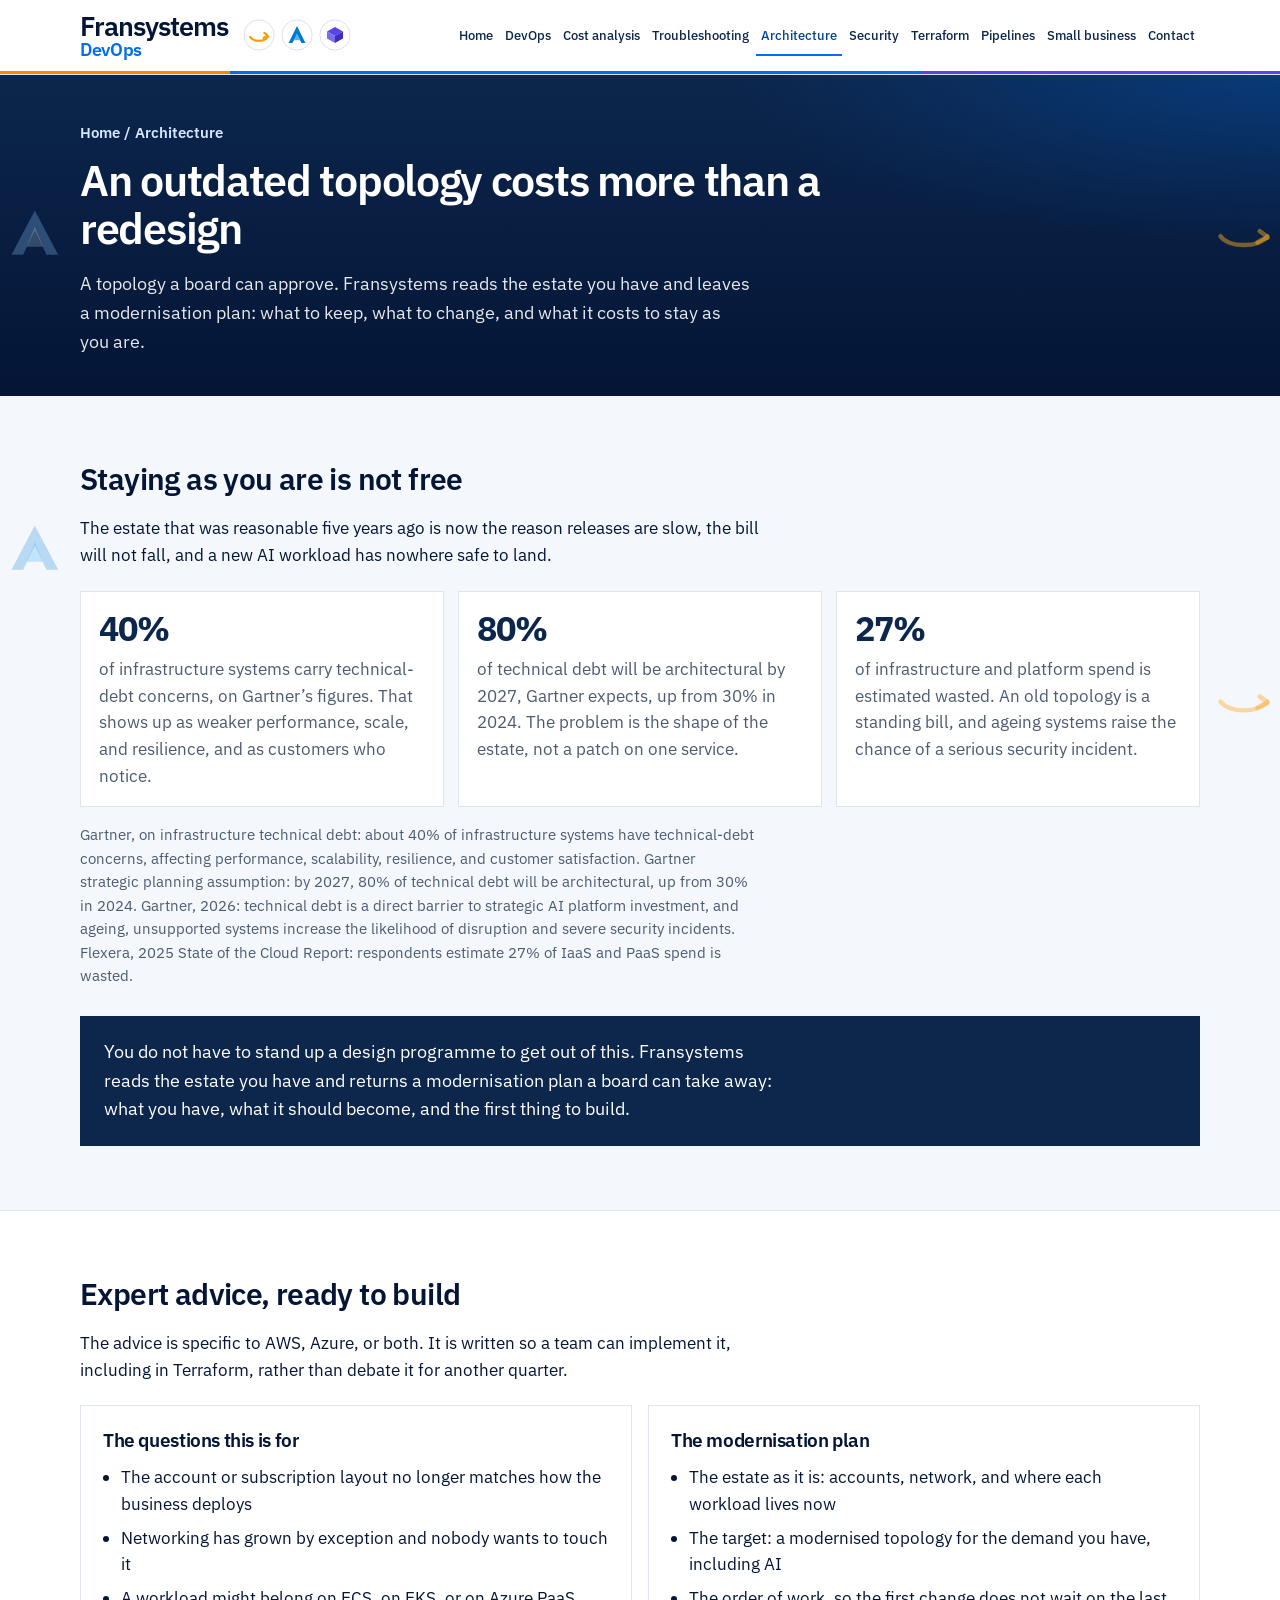
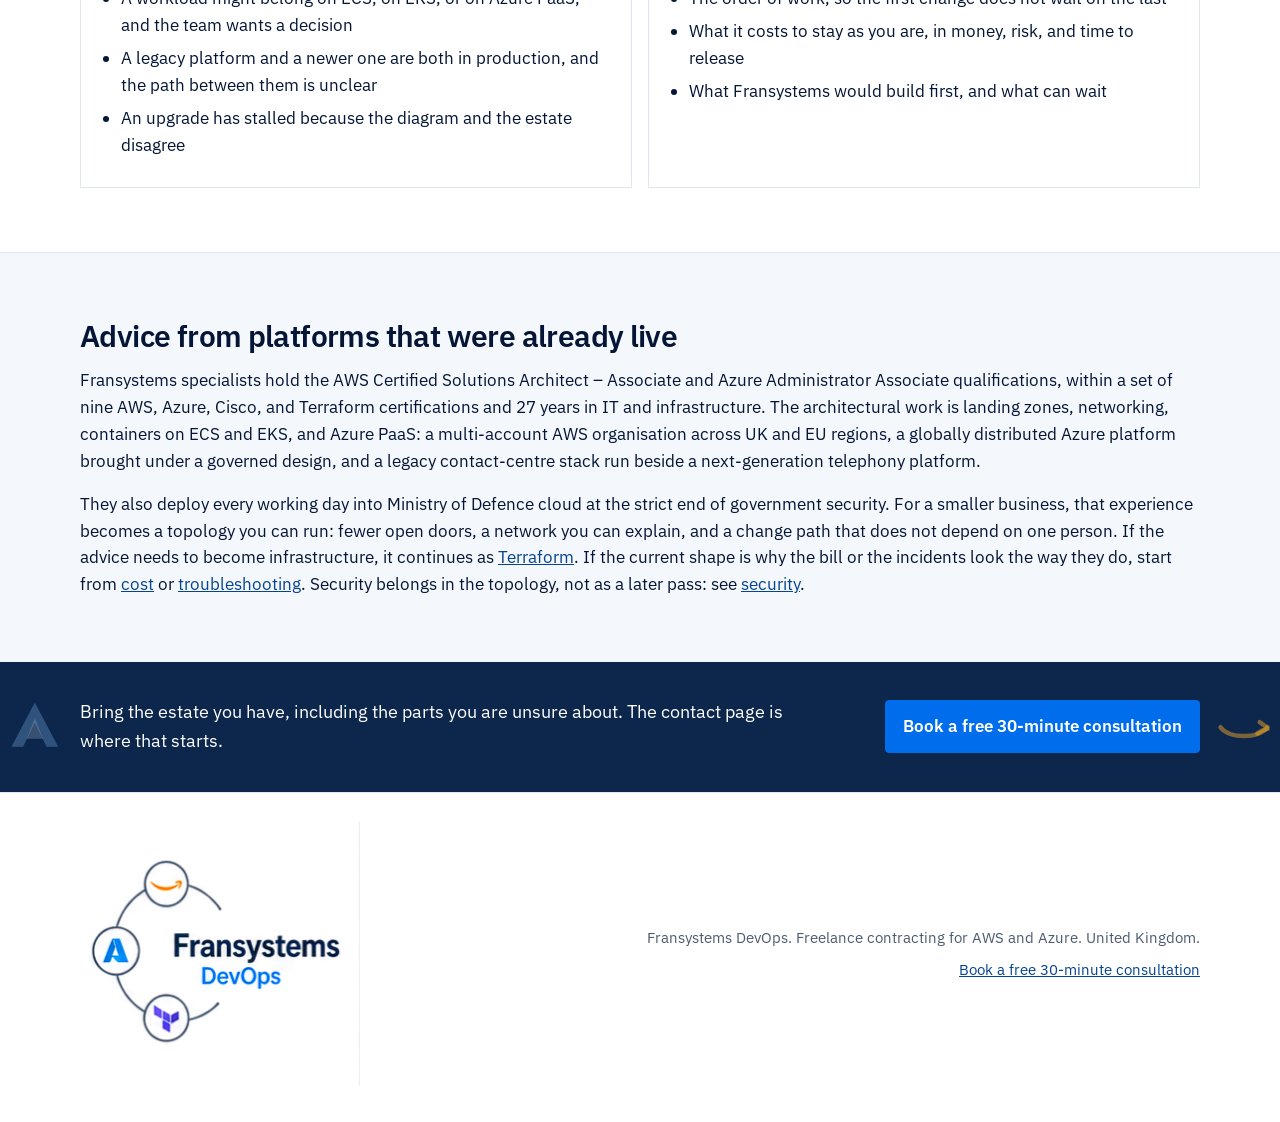
==== commit 7b23fed4: "prelogo commit" ====
--- a/architecture.html
+++ b/architecture.html
@@ -4,7 +4,7 @@
   <meta charset="utf-8">
   <meta name="viewport" content="width=device-width, initial-scale=1">
   <title>Architectural advice | Fransystems DevOps</title>
-  <meta name="description" content="Outdated cloud architecture costs more, carries more risk, and blocks AI. Fransystems gives expert advice on a modernised AWS or Azure topology.">
+  <meta name="description" content="Fransystems reads an AWS or Azure estate and returns a modernisation plan: the estate as it is, the target, the order of work, the cost of staying, and what to build first.">
   <meta name="theme-color" content="#0c264c">
   <link rel="icon" href="assets/logo.png">
   <link rel="preconnect" href="https://fonts.googleapis.com">
@@ -29,11 +29,13 @@
       </a>
       <nav class="tabs" aria-label="Primary">
         <a href="index.html">Home</a>
+        <a href="devops.html">DevOps</a>
         <a href="cost.html">Cost analysis</a>
         <a href="troubleshooting.html">Troubleshooting</a>
         <a href="architecture.html" aria-current="page">Architecture</a>
         <a href="security.html">Security</a>
         <a href="terraform.html">Terraform</a>
+        <a href="pipelines.html">Pipelines</a>
         <a href="small-business.html">Small business</a>
         <a href="contact.html">Contact</a>
       </nav>
@@ -45,7 +47,7 @@
       <div class="wrap">
         <p class="crumb"><a href="index.html">Home</a> / Architecture</p>
         <h1>An outdated topology costs more than a redesign</h1>
-        <p class="lede">Old cloud architecture is slower to change, easier to break into, and more expensive to run. Fransystems gives expert, hassle-free advice on a modernised topology for the demands you have now, including AI.</p>
+        <p class="lede">A topology a board can approve. Fransystems reads the estate you have and leaves a modernisation plan: what to keep, what to change, and what it costs to stay as you are.</p>
       </div>
     </section>
 
@@ -69,7 +71,7 @@
         </ul>
         <p class="source">Gartner, on infrastructure technical debt: about 40% of infrastructure systems have technical-debt concerns, affecting performance, scalability, resilience, and customer satisfaction. Gartner strategic planning assumption: by 2027, 80% of technical debt will be architectural, up from 30% in 2024. Gartner, 2026: technical debt is a direct barrier to strategic AI platform investment, and ageing, unsupported systems increase the likelihood of disruption and severe security incidents. Flexera, 2025 State of the Cloud Report: respondents estimate 27% of IaaS and PaaS spend is wasted.</p>
         <aside class="result">
-          <p>You do not have to stand up a design programme to get out of this. Fransystems reads the estate you have and returns a modernised topology: what to keep, what to replace, and the order that meets today’s demand, including AI, without a workshop that ends in a slide.</p>
+          <p>You do not have to stand up a design programme to get out of this. Fransystems reads the estate you have and returns a modernisation plan a board can take away: what you have, what it should become, and the first thing to build.</p>
         </aside>
       </div>
     </section>
@@ -90,12 +92,13 @@
           </ul>
         </article>
         <article class="panel">
-          <h2>What the advice contains</h2>
+          <h2>The modernisation plan</h2>
           <ul>
-            <li>The target shape: landing zone, network, and where each workload should live</li>
-            <li>What to keep, what to replace, and in which order</li>
-            <li>The trade-off in cost, operability, and security for the options that were real</li>
-            <li>A sequence a Terraform change can follow, rather than a slide that ends the workshop</li>
+            <li>The estate as it is: accounts, network, and where each workload lives now</li>
+            <li>The target: a modernised topology for the demand you have, including AI</li>
+            <li>The order of work, so the first change does not wait on the last</li>
+            <li>What it costs to stay as you are, in money, risk, and time to release</li>
+            <li>What Fransystems would build first, and what can wait</li>
           </ul>
         </article>
         </div>
@@ -113,7 +116,7 @@
     <section class="callout">
       <div class="wrap">
         <p>Bring the estate you have, including the parts you are unsure about. The contact page is where that starts.</p>
-        <a class="button" href="contact.html">Contact me</a>
+        <a class="button" href="contact.html">Book a free 30-minute consultation</a>
       </div>
     </section>
   </main>
@@ -125,7 +128,7 @@
       </a>
       <div class="footer-copy">
         <p>Fransystems DevOps. Freelance contracting for AWS and Azure. United Kingdom.</p>
-        <a href="contact.html">Contact me</a>
+        <a href="contact.html">Book a free 30-minute consultation</a>
       </div>
     </div>
   </footer>
--- a/css/styles.css
+++ b/css/styles.css
@@ -186,8 +186,8 @@
   color: var(--navy);
   text-decoration: none;
   font-weight: 500;
-  font-size: 0.9rem;
-  padding: 10px 7px 8px;
+  font-size: 0.84rem;
+  padding: 10px 5px 8px;
   border-bottom: 2px solid transparent;
   white-space: nowrap;
 }
@@ -433,6 +433,10 @@
   max-width: 68ch;
 }
 
+.follow-on {
+  margin-top: 56px;
+}
+
 .narrow p,
 .prose p {
   margin: 0 0 1rem;
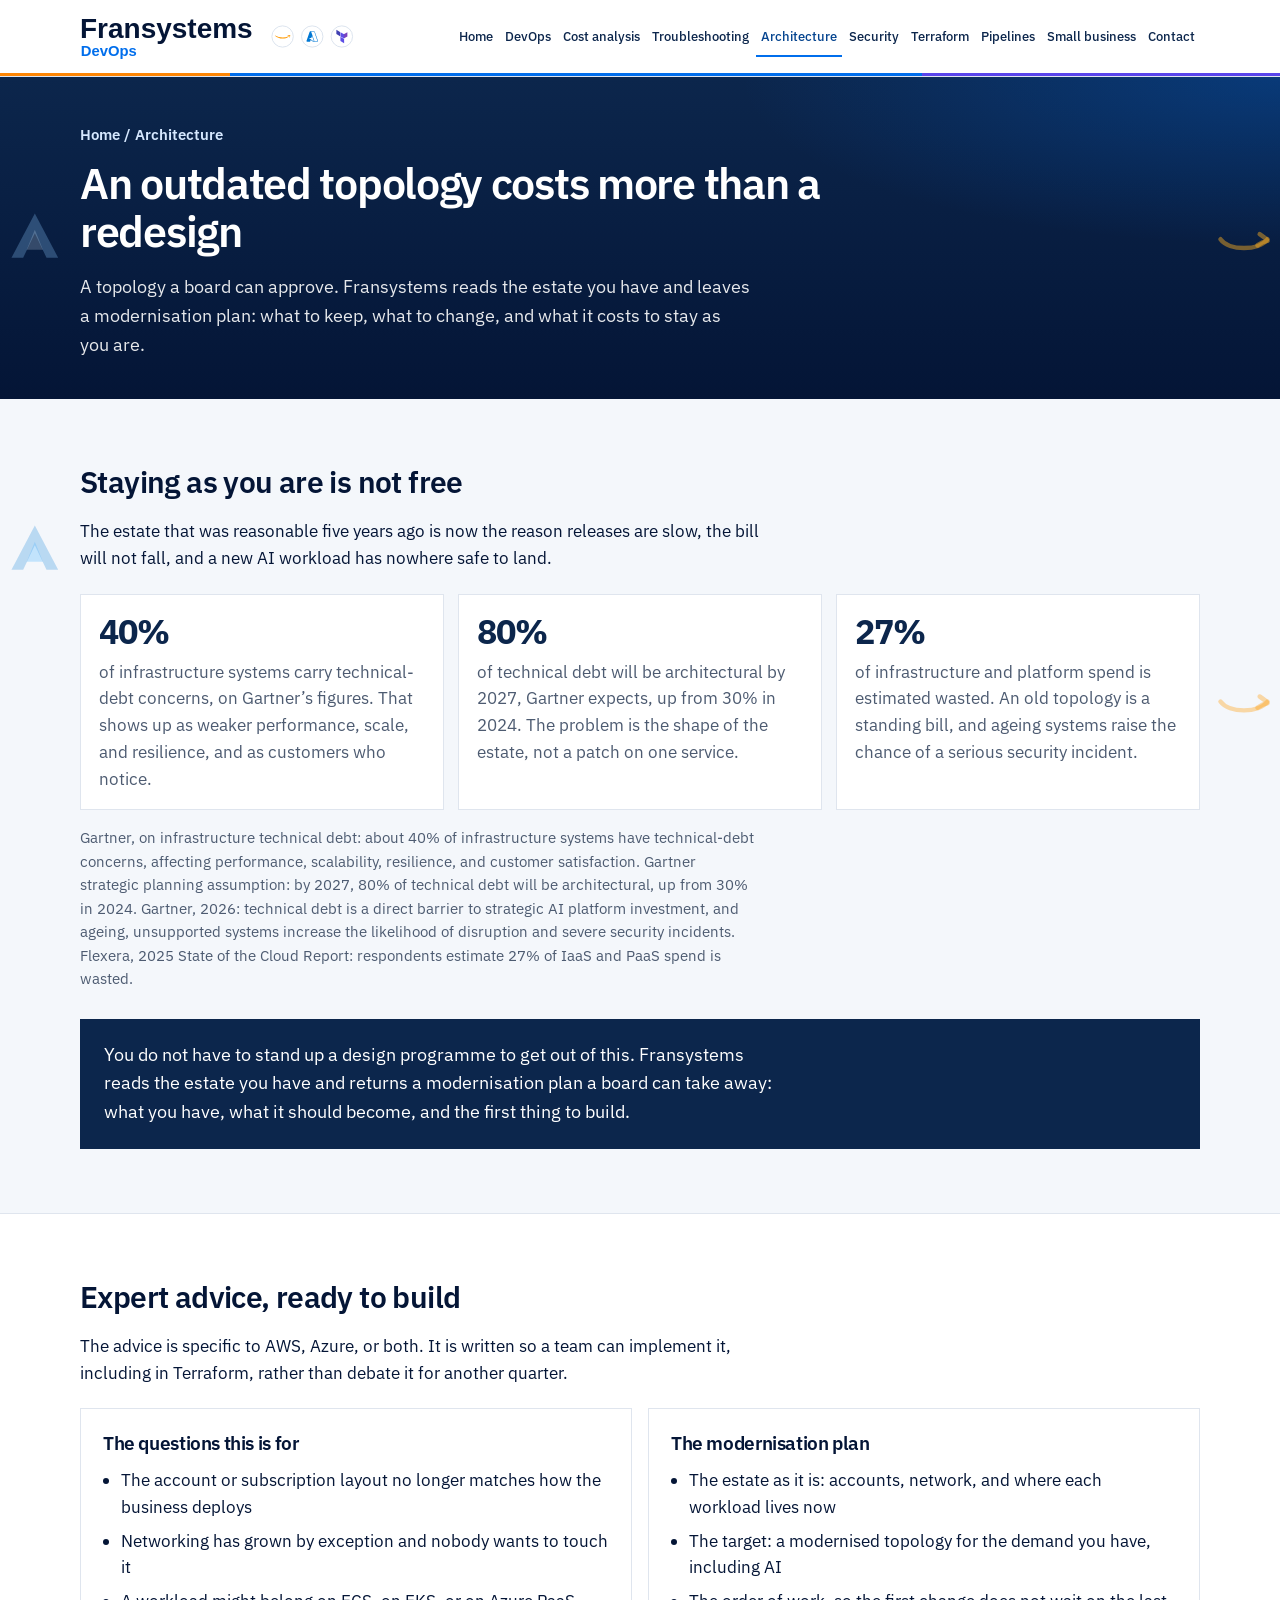
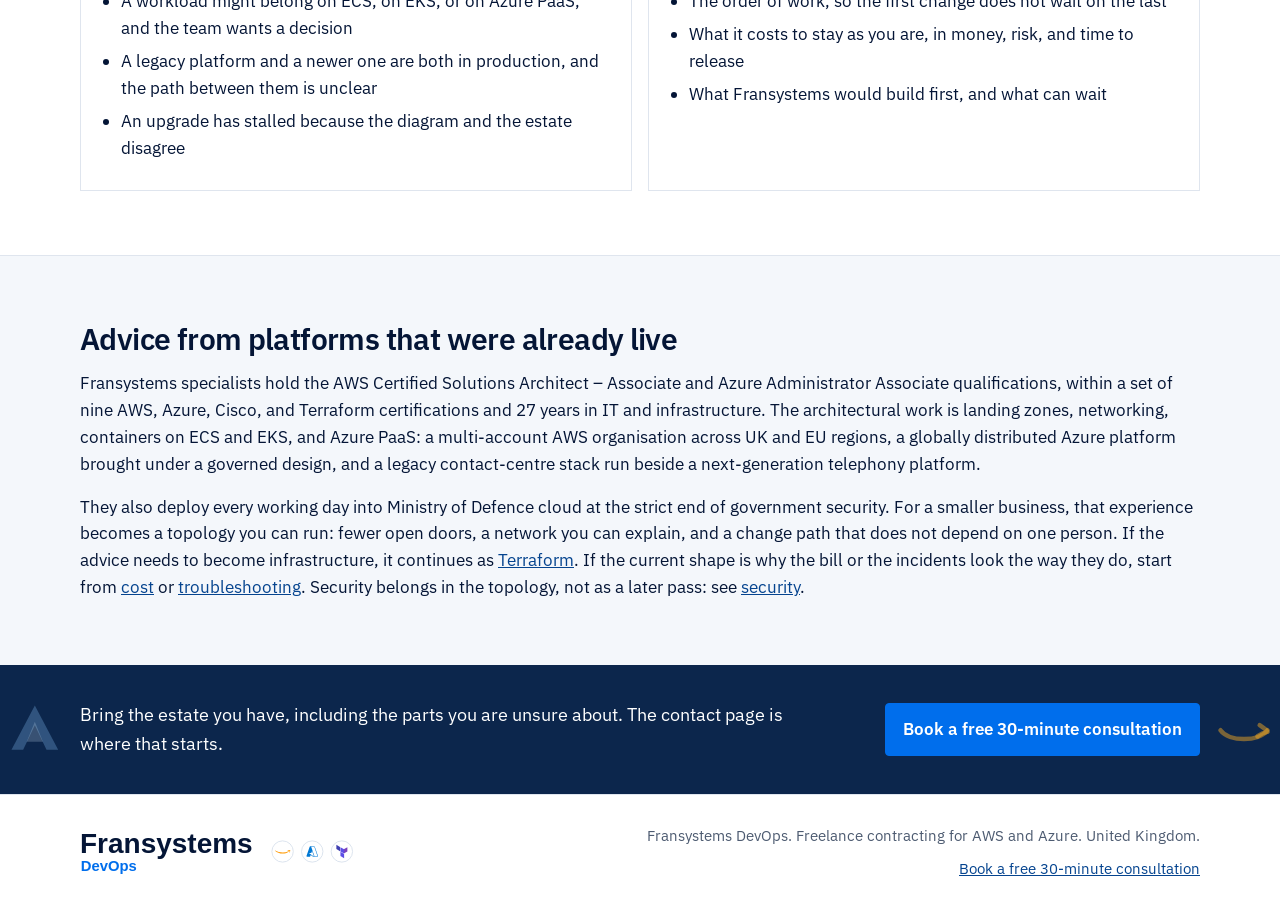
==== commit fb9e9fe7: "updated logos" ====
--- a/architecture.html
+++ b/architecture.html
@@ -17,15 +17,7 @@
   <header class="site-header">
     <div class="wrap header-inner">
       <a class="brand" href="index.html">
-        <span class="brand-type">
-          <span class="brand-name">Fransystems</span>
-          <span class="brand-role">DevOps</span>
-        </span>
-        <span class="brand-marks" aria-hidden="true">
-          <svg viewBox="0 0 36 36"><circle cx="18" cy="18" r="17" fill="#fff" stroke="#d7dee8"/><path d="M8 20c4.2 6 15.6 6 20 0" fill="none" stroke="#FF9900" stroke-width="2.4" stroke-linecap="round"/><path d="M24 15.5c2.2 1.4 3.4 2.6 4 3.6-2.4.3-3.8 1.4-4.8 2.4" fill="none" stroke="#FF9900" stroke-width="2.4" stroke-linecap="round" stroke-linejoin="round"/></svg>
-          <svg viewBox="0 0 36 36"><circle cx="18" cy="18" r="17" fill="#fff" stroke="#d7dee8"/><path fill="#0078D4" d="M18 8 27.5 27h-4.4L18 17.4 12.9 27H8.5Z"/><path fill="#50B6FF" d="M18 16.2 21.4 24h-6.8Z"/></svg>
-          <svg viewBox="0 0 36 36"><circle cx="18" cy="18" r="17" fill="#fff" stroke="#d7dee8"/><path fill="#5944eb" d="M18 9 27 14 18 19 9 14Z"/><path fill="#7a6bf2" d="M9 14 18 19v8L9 22Z"/><path fill="#3f2dbd" d="M27 14 18 19v8l9-5Z"/></svg>
-        </span>
+        <img class="brand-lockup" src="assets/brand-lockup.svg" alt="Fransystems DevOps" width="340" height="60">
       </a>
       <nav class="tabs" aria-label="Primary">
         <a href="index.html">Home</a>
@@ -124,7 +116,7 @@
   <footer class="site-footer">
     <div class="wrap footer-row">
       <a class="footer-brand" href="index.html">
-        <img src="assets/logo.png" alt="Fransystems DevOps" width="282" height="267">
+        <img class="brand-lockup" src="assets/brand-lockup.svg" alt="Fransystems DevOps" width="340" height="60">
       </a>
       <div class="footer-copy">
         <p>Fransystems DevOps. Freelance contracting for AWS and Azure. United Kingdom.</p>
--- a/css/styles.css
+++ b/css/styles.css
@@ -126,50 +126,16 @@
 }
 
 .brand {
-  display: flex;
-  align-items: center;
-  gap: 14px;
-  flex: 0 1 auto;
-  min-width: 0;
-  text-decoration: none;
-  color: var(--ink);
-}
-
-.brand-type {
-  display: flex;
-  flex-direction: column;
-  line-height: 1.02;
-  min-width: 0;
-}
-
-.brand-name {
-  font-size: 1.7rem;
-  font-weight: 600;
-  letter-spacing: -0.035em;
-  color: var(--ink);
-}
-
-.brand-role {
-  font-size: 1.15rem;
-  font-weight: 600;
-  letter-spacing: -0.02em;
-  color: var(--blue);
-}
-
-.brand:hover .brand-name {
-  color: var(--blue-deep);
-}
-
-.brand-marks {
-  display: flex;
-  align-items: center;
-  gap: 6px;
+  display: block;
   flex: 0 0 auto;
-}
-
-.brand-marks svg {
-  width: 32px;
-  height: 32px;
+  line-height: 0;
+}
+
+.brand-lockup,
+.footer-brand img {
+  width: 280px;
+  max-width: 100%;
+  height: auto;
   display: block;
 }
 
@@ -694,12 +660,6 @@
   line-height: 0;
 }
 
-.footer-brand img {
-  width: min(280px, 100%);
-  height: auto;
-  display: block;
-}
-
 .footer-copy {
   display: flex;
   flex-direction: column;
@@ -757,14 +717,6 @@
     text-align: left;
   }
 
-  .brand-name {
-    font-size: 1.45rem;
-  }
-
-  .brand-role {
-    font-size: 1.05rem;
-  }
-
   .hero,
   .section {
     padding: 48px 0;
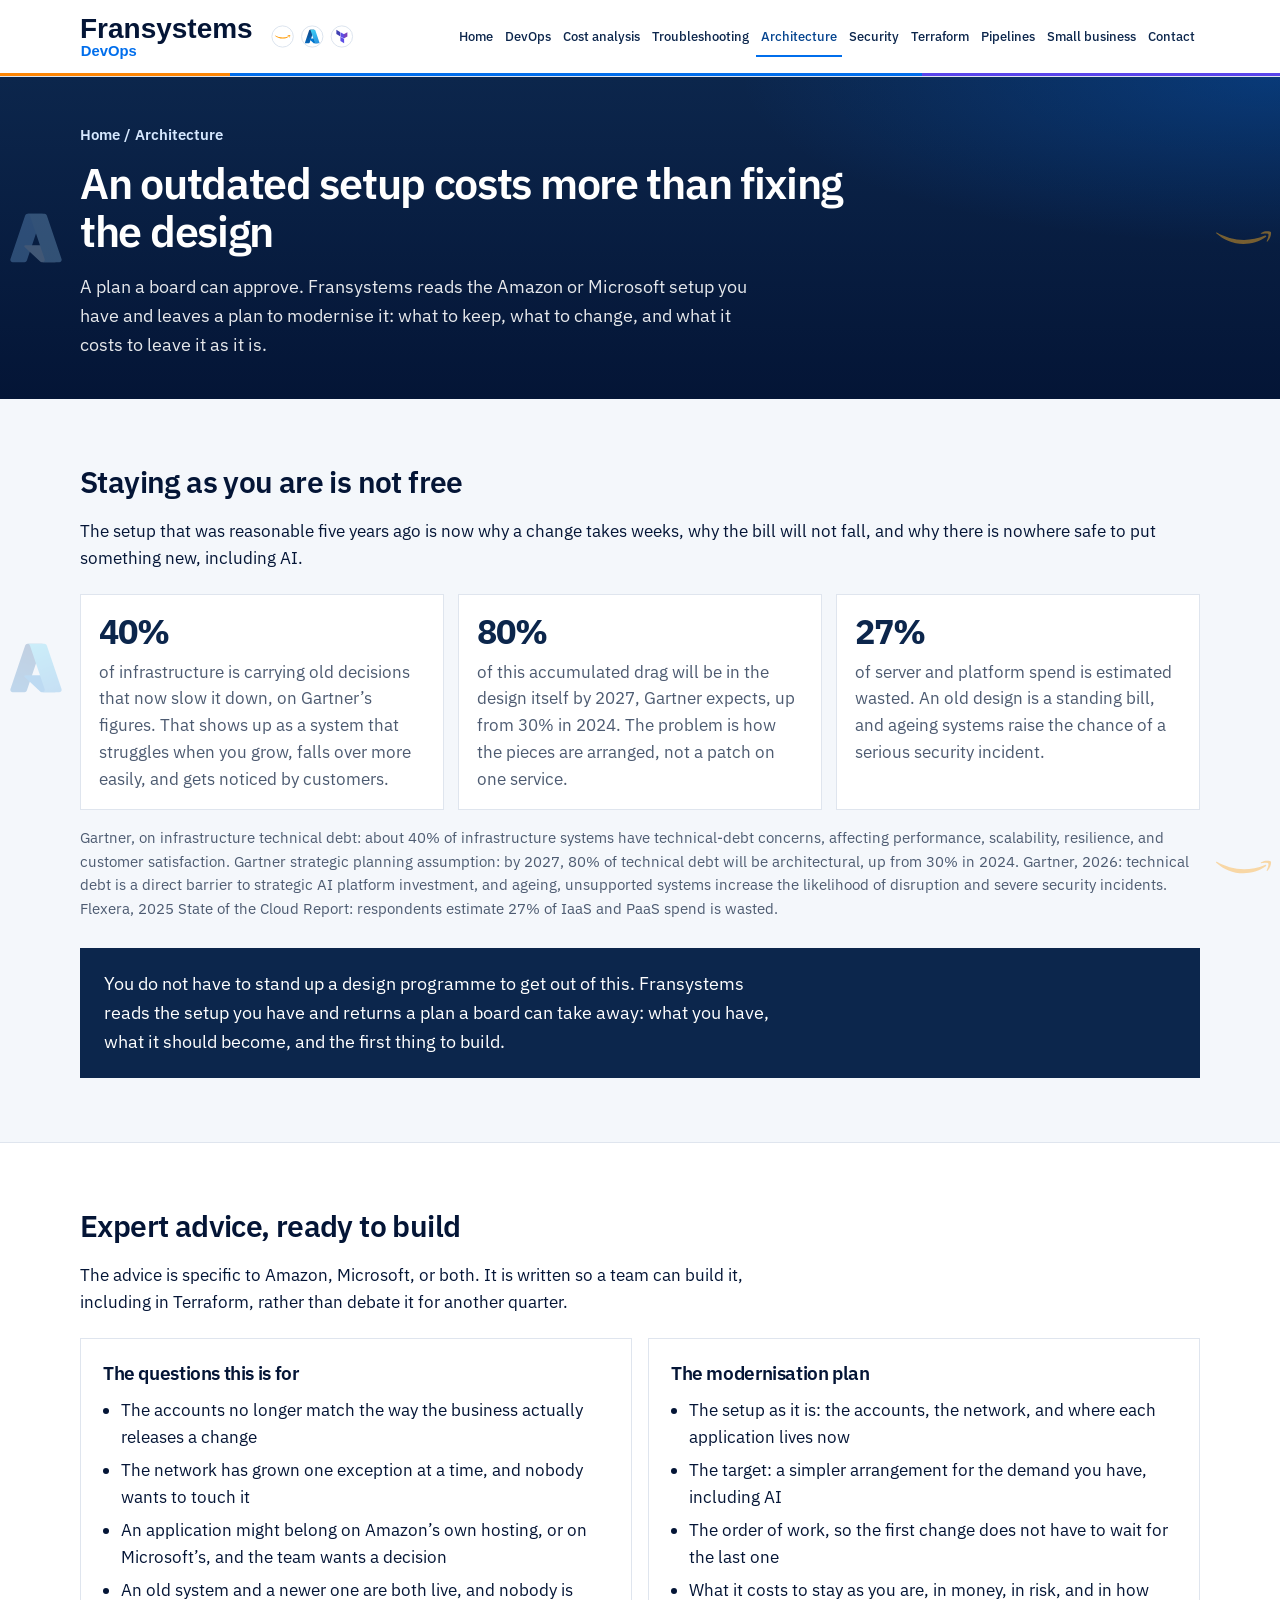
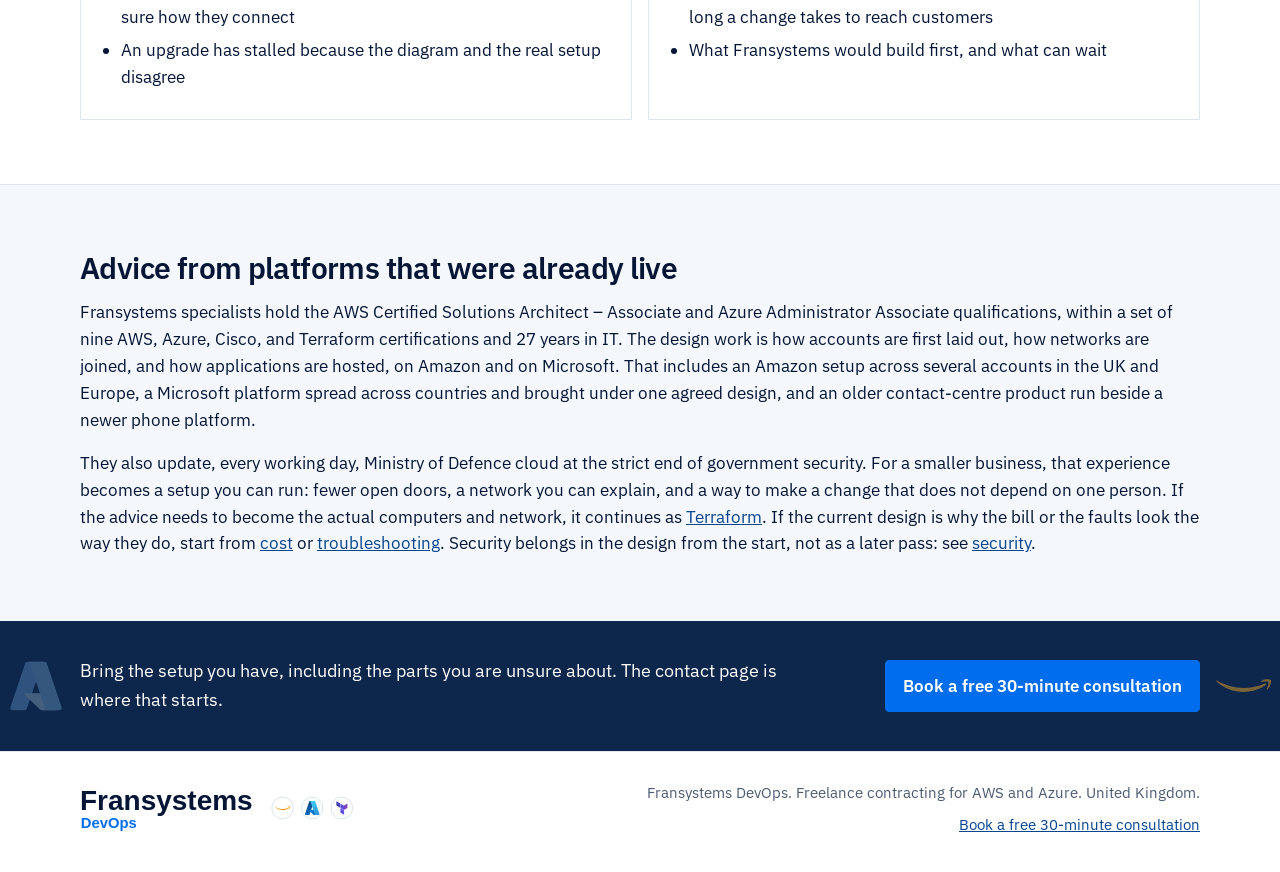
==== commit 6593c1c6: "logo changes" ====
--- a/architecture.html
+++ b/architecture.html
@@ -4,7 +4,7 @@
   <meta charset="utf-8">
   <meta name="viewport" content="width=device-width, initial-scale=1">
   <title>Architectural advice | Fransystems DevOps</title>
-  <meta name="description" content="Fransystems reads an AWS or Azure estate and returns a modernisation plan: the estate as it is, the target, the order of work, the cost of staying, and what to build first.">
+  <meta name="description" content="Fransystems reads an Amazon or Microsoft setup and returns a plan to modernise it: what you have, what it should become, the order of work, the cost of staying, and what to build first.">
   <meta name="theme-color" content="#0c264c">
   <link rel="icon" href="assets/logo.png">
   <link rel="preconnect" href="https://fonts.googleapis.com">
@@ -38,32 +38,32 @@
     <section class="page-hero">
       <div class="wrap">
         <p class="crumb"><a href="index.html">Home</a> / Architecture</p>
-        <h1>An outdated topology costs more than a redesign</h1>
-        <p class="lede">A topology a board can approve. Fransystems reads the estate you have and leaves a modernisation plan: what to keep, what to change, and what it costs to stay as you are.</p>
+        <h1>An outdated setup costs more than fixing the design</h1>
+        <p class="lede">A plan a board can approve. Fransystems reads the Amazon or Microsoft setup you have and leaves a plan to modernise it: what to keep, what to change, and what it costs to leave it as it is.</p>
       </div>
     </section>
 
     <section class="section">
       <div class="wrap">
         <h2>Staying as you are is not free</h2>
-        <p class="narrow">The estate that was reasonable five years ago is now the reason releases are slow, the bill will not fall, and a new AI workload has nowhere safe to land.</p>
+        <p class="narrow">The setup that was reasonable five years ago is now why a change takes weeks, why the bill will not fall, and why there is nowhere safe to put something new, including AI.</p>
         <ul class="facts">
           <li>
             <strong>40%</strong>
-            <p>of infrastructure systems carry technical-debt concerns, on Gartner’s figures. That shows up as weaker performance, scale, and resilience, and as customers who notice.</p>
+            <p>of infrastructure is carrying old decisions that now slow it down, on Gartner’s figures. That shows up as a system that struggles when you grow, falls over more easily, and gets noticed by customers.</p>
           </li>
           <li>
             <strong>80%</strong>
-            <p>of technical debt will be architectural by 2027, Gartner expects, up from 30% in 2024. The problem is the shape of the estate, not a patch on one service.</p>
+            <p>of this accumulated drag will be in the design itself by 2027, Gartner expects, up from 30% in 2024. The problem is how the pieces are arranged, not a patch on one service.</p>
           </li>
           <li>
             <strong>27%</strong>
-            <p>of infrastructure and platform spend is estimated wasted. An old topology is a standing bill, and ageing systems raise the chance of a serious security incident.</p>
+            <p>of server and platform spend is estimated wasted. An old design is a standing bill, and ageing systems raise the chance of a serious security incident.</p>
           </li>
         </ul>
         <p class="source">Gartner, on infrastructure technical debt: about 40% of infrastructure systems have technical-debt concerns, affecting performance, scalability, resilience, and customer satisfaction. Gartner strategic planning assumption: by 2027, 80% of technical debt will be architectural, up from 30% in 2024. Gartner, 2026: technical debt is a direct barrier to strategic AI platform investment, and ageing, unsupported systems increase the likelihood of disruption and severe security incidents. Flexera, 2025 State of the Cloud Report: respondents estimate 27% of IaaS and PaaS spend is wasted.</p>
         <aside class="result">
-          <p>You do not have to stand up a design programme to get out of this. Fransystems reads the estate you have and returns a modernisation plan a board can take away: what you have, what it should become, and the first thing to build.</p>
+          <p>You do not have to stand up a design programme to get out of this. Fransystems reads the setup you have and returns a plan a board can take away: what you have, what it should become, and the first thing to build.</p>
         </aside>
       </div>
     </section>
@@ -71,25 +71,25 @@
     <section class="section band">
       <div class="wrap">
         <h2>Expert advice, ready to build</h2>
-        <p class="narrow">The advice is specific to AWS, Azure, or both. It is written so a team can implement it, including in Terraform, rather than debate it for another quarter.</p>
+        <p class="narrow">The advice is specific to Amazon, Microsoft, or both. It is written so a team can build it, including in Terraform, rather than debate it for another quarter.</p>
         <div class="split">
         <article class="panel">
           <h2>The questions this is for</h2>
           <ul>
-            <li>The account or subscription layout no longer matches how the business deploys</li>
-            <li>Networking has grown by exception and nobody wants to touch it</li>
-            <li>A workload might belong on ECS, on EKS, or on Azure PaaS, and the team wants a decision</li>
-            <li>A legacy platform and a newer one are both in production, and the path between them is unclear</li>
-            <li>An upgrade has stalled because the diagram and the estate disagree</li>
+            <li>The accounts no longer match the way the business actually releases a change</li>
+            <li>The network has grown one exception at a time, and nobody wants to touch it</li>
+            <li>An application might belong on Amazon’s own hosting, or on Microsoft’s, and the team wants a decision</li>
+            <li>An old system and a newer one are both live, and nobody is sure how they connect</li>
+            <li>An upgrade has stalled because the diagram and the real setup disagree</li>
           </ul>
         </article>
         <article class="panel">
           <h2>The modernisation plan</h2>
           <ul>
-            <li>The estate as it is: accounts, network, and where each workload lives now</li>
-            <li>The target: a modernised topology for the demand you have, including AI</li>
-            <li>The order of work, so the first change does not wait on the last</li>
-            <li>What it costs to stay as you are, in money, risk, and time to release</li>
+            <li>The setup as it is: the accounts, the network, and where each application lives now</li>
+            <li>The target: a simpler arrangement for the demand you have, including AI</li>
+            <li>The order of work, so the first change does not have to wait for the last one</li>
+            <li>What it costs to stay as you are, in money, in risk, and in how long a change takes to reach customers</li>
             <li>What Fransystems would build first, and what can wait</li>
           </ul>
         </article>
@@ -100,14 +100,14 @@
     <section class="section">
       <div class="wrap prose">
         <h2>Advice from platforms that were already live</h2>
-        <p>Fransystems specialists hold the AWS Certified Solutions Architect – Associate and Azure Administrator Associate qualifications, within a set of nine AWS, Azure, Cisco, and Terraform certifications and 27 years in IT and infrastructure. The architectural work is landing zones, networking, containers on ECS and EKS, and Azure PaaS: a multi-account AWS organisation across UK and EU regions, a globally distributed Azure platform brought under a governed design, and a legacy contact-centre stack run beside a next-generation telephony platform.</p>
-        <p>They also deploy every working day into Ministry of Defence cloud at the strict end of government security. For a smaller business, that experience becomes a topology you can run: fewer open doors, a network you can explain, and a change path that does not depend on one person. If the advice needs to become infrastructure, it continues as <a href="terraform.html">Terraform</a>. If the current shape is why the bill or the incidents look the way they do, start from <a href="cost.html">cost</a> or <a href="troubleshooting.html">troubleshooting</a>. Security belongs in the topology, not as a later pass: see <a href="security.html">security</a>.</p>
+        <p>Fransystems specialists hold the AWS Certified Solutions Architect – Associate and Azure Administrator Associate qualifications, within a set of nine AWS, Azure, Cisco, and Terraform certifications and 27 years in IT. The design work is how accounts are first laid out, how networks are joined, and how applications are hosted, on Amazon and on Microsoft. That includes an Amazon setup across several accounts in the UK and Europe, a Microsoft platform spread across countries and brought under one agreed design, and an older contact-centre product run beside a newer phone platform.</p>
+        <p>They also update, every working day, Ministry of Defence cloud at the strict end of government security. For a smaller business, that experience becomes a setup you can run: fewer open doors, a network you can explain, and a way to make a change that does not depend on one person. If the advice needs to become the actual computers and network, it continues as <a href="terraform.html">Terraform</a>. If the current design is why the bill or the faults look the way they do, start from <a href="cost.html">cost</a> or <a href="troubleshooting.html">troubleshooting</a>. Security belongs in the design from the start, not as a later pass: see <a href="security.html">security</a>.</p>
       </div>
     </section>
 
     <section class="callout">
       <div class="wrap">
-        <p>Bring the estate you have, including the parts you are unsure about. The contact page is where that starts.</p>
+        <p>Bring the setup you have, including the parts you are unsure about. The contact page is where that starts.</p>
         <a class="button" href="contact.html">Book a free 30-minute consultation</a>
       </div>
     </section>
--- a/css/styles.css
+++ b/css/styles.css
@@ -24,6 +24,7 @@
 
 body {
   --mark: min(200px, max(0px, calc((100% - var(--max)) / 2 - 24px)));
+  position: relative;
   margin: 0;
   font-family: "IBM Plex Sans", "Segoe UI", sans-serif;
   color: var(--ink);
@@ -35,7 +36,7 @@
 body::before,
 body::after {
   content: "";
-  position: fixed;
+  position: absolute;
   z-index: 0;
   pointer-events: none;
   background-repeat: no-repeat;
@@ -47,15 +48,15 @@
   width: var(--mark);
   aspect-ratio: 1;
   left: calc(50% - (var(--max) / 2) - 16px - var(--mark));
-  top: 58%;
+  top: 640px;
   background-image: url("../assets/mark-azure.svg");
 }
 
 body::after {
   width: var(--mark);
-  aspect-ratio: 200 / 124;
+  aspect-ratio: 244 / 64;
   left: calc(50% + (var(--max) / 2) + 16px);
-  top: 76%;
+  top: 860px;
   background-image: url("../assets/mark-aws.svg");
 }
 
@@ -208,7 +209,7 @@
 .page-hero::after,
 .callout::after {
   width: var(--mark);
-  aspect-ratio: 200 / 124;
+  aspect-ratio: 244 / 64;
   left: calc(50% + (var(--max) / 2) + 16px);
   top: 50%;
   transform: translateY(-50%);
@@ -397,6 +398,11 @@
 
 .narrow {
   max-width: 68ch;
+}
+
+p.narrow:has(+ .facts),
+.facts ~ p.narrow {
+  max-width: none;
 }
 
 .follow-on {
@@ -525,7 +531,6 @@
 
 .source {
   margin: 16px 0 0;
-  max-width: 75ch;
   color: var(--muted);
   font-size: 0.92rem;
 }
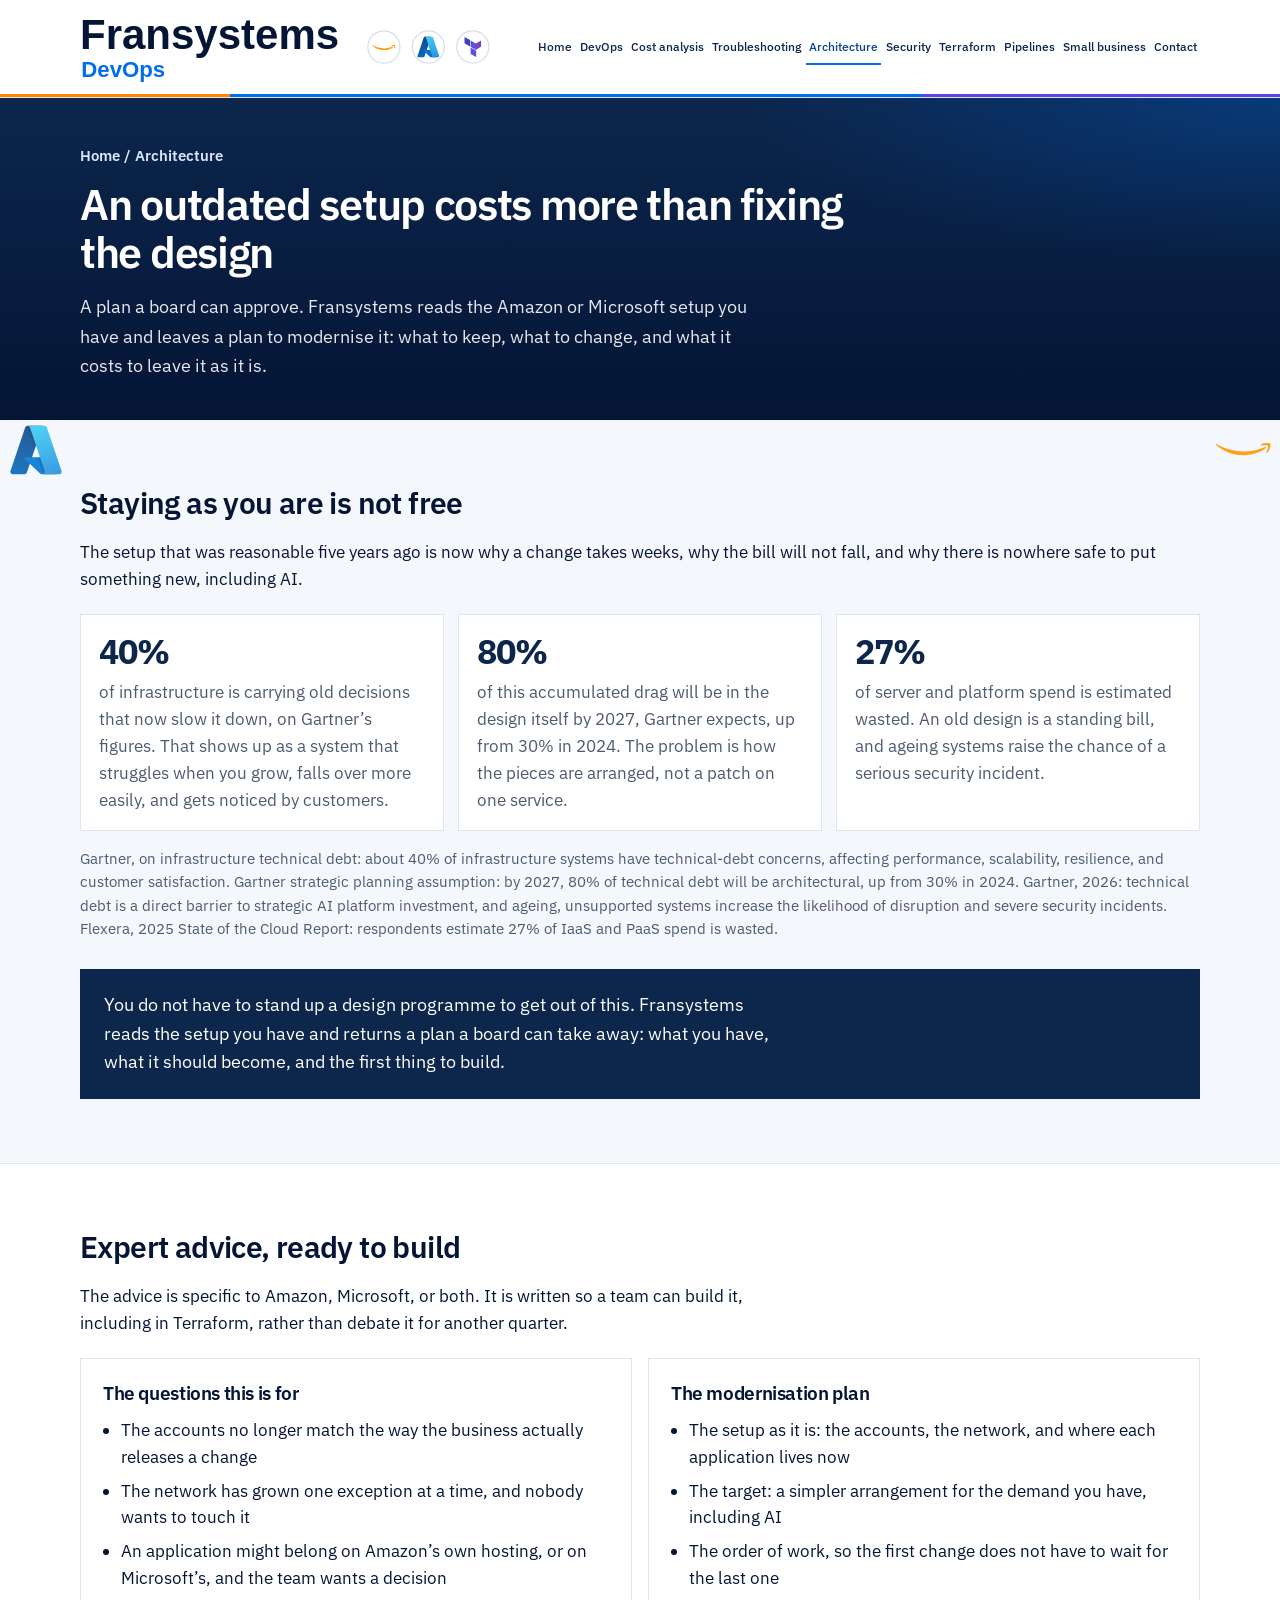
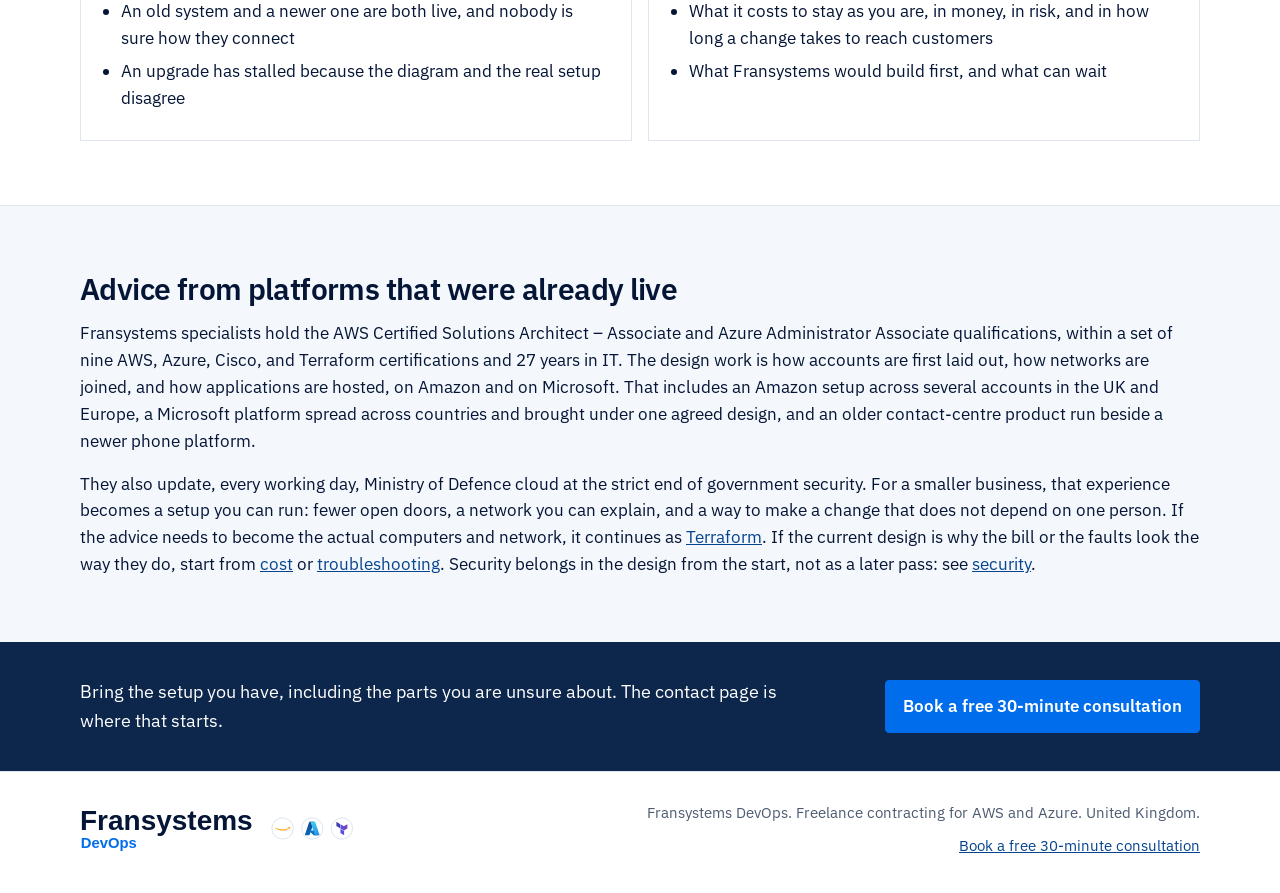
==== commit f46a54b1: "logo changes" ====
--- a/architecture.html
+++ b/architecture.html
@@ -10,7 +10,7 @@
   <link rel="preconnect" href="https://fonts.googleapis.com">
   <link rel="preconnect" href="https://fonts.gstatic.com" crossorigin>
   <link href="https://fonts.googleapis.com/css2?family=IBM+Plex+Sans:wght@400;500;600&display=swap" rel="stylesheet">
-  <link rel="stylesheet" href="css/styles.css">
+  <link rel="stylesheet" href="css/styles.css?v=4">
 </head>
 <body>
   <a class="skip" href="#content">Skip to content</a>
@@ -46,7 +46,7 @@
     <section class="section">
       <div class="wrap">
         <h2>Staying as you are is not free</h2>
-        <p class="narrow">The setup that was reasonable five years ago is now why a change takes weeks, why the bill will not fall, and why there is nowhere safe to put something new, including AI.</p>
+        <p>The setup that was reasonable five years ago is now why a change takes weeks, why the bill will not fall, and why there is nowhere safe to put something new, including AI.</p>
         <ul class="facts">
           <li>
             <strong>40%</strong>
--- a/css/styles.css
+++ b/css/styles.css
@@ -36,9 +36,11 @@
 body::before,
 body::after {
   content: "";
-  position: absolute;
-  z-index: 0;
+  position: fixed;
+  z-index: 2;
   pointer-events: none;
+  top: 50%;
+  transform: translateY(-50%);
   background-repeat: no-repeat;
   background-position: center;
   background-size: contain;
@@ -48,16 +50,14 @@
   width: var(--mark);
   aspect-ratio: 1;
   left: calc(50% - (var(--max) / 2) - 16px - var(--mark));
-  top: 640px;
-  background-image: url("../assets/mark-azure.svg");
+  background-image: url("../assets/mark-azure.svg?v=4");
 }
 
 body::after {
   width: var(--mark);
-  aspect-ratio: 244 / 64;
+  aspect-ratio: 24 / 8;
   left: calc(50% + (var(--max) / 2) + 16px);
-  top: 860px;
-  background-image: url("../assets/mark-aws.svg");
+  background-image: url("../assets/mark-aws.svg?v=4");
 }
 
 .site-header,
@@ -121,9 +121,9 @@
 .header-inner {
   display: flex;
   align-items: center;
-  gap: 18px 32px;
+  gap: 12px 16px;
   min-width: 0;
-  padding: 12px 0;
+  padding: 10px 0;
 }
 
 .brand {
@@ -132,7 +132,13 @@
   line-height: 0;
 }
 
-.brand-lockup,
+.brand .brand-lockup {
+  width: 420px;
+  max-width: 100%;
+  height: auto;
+  display: block;
+}
+
 .footer-brand img {
   width: 280px;
   max-width: 100%;
@@ -153,8 +159,8 @@
   color: var(--navy);
   text-decoration: none;
   font-weight: 500;
-  font-size: 0.84rem;
-  padding: 10px 5px 8px;
+  font-size: 0.74rem;
+  padding: 8px 3px 6px;
   border-bottom: 2px solid transparent;
   white-space: nowrap;
 }
@@ -177,43 +183,6 @@
     radial-gradient(900px 280px at 100% 0%, rgba(0, 110, 236, 0.28), transparent 60%),
     linear-gradient(180deg, #0c264c 0%, #041536 100%);
   color: #fff;
-}
-
-.hero::before,
-.page-hero::before,
-.callout::before,
-.hero::after,
-.page-hero::after,
-.callout::after {
-  content: "";
-  position: absolute;
-  z-index: 0;
-  pointer-events: none;
-  background-repeat: no-repeat;
-  background-position: center;
-  background-size: contain;
-}
-
-.hero::before,
-.page-hero::before,
-.callout::before {
-  width: var(--mark);
-  aspect-ratio: 1;
-  left: calc(50% - (var(--max) / 2) - 16px - var(--mark));
-  top: 50%;
-  transform: translateY(-50%);
-  background-image: url("../assets/mark-azure-dark.svg");
-}
-
-.hero::after,
-.page-hero::after,
-.callout::after {
-  width: var(--mark);
-  aspect-ratio: 244 / 64;
-  left: calc(50% + (var(--max) / 2) + 16px);
-  top: 50%;
-  transform: translateY(-50%);
-  background-image: url("../assets/mark-aws-dark.svg");
 }
 
 .hero > .wrap,
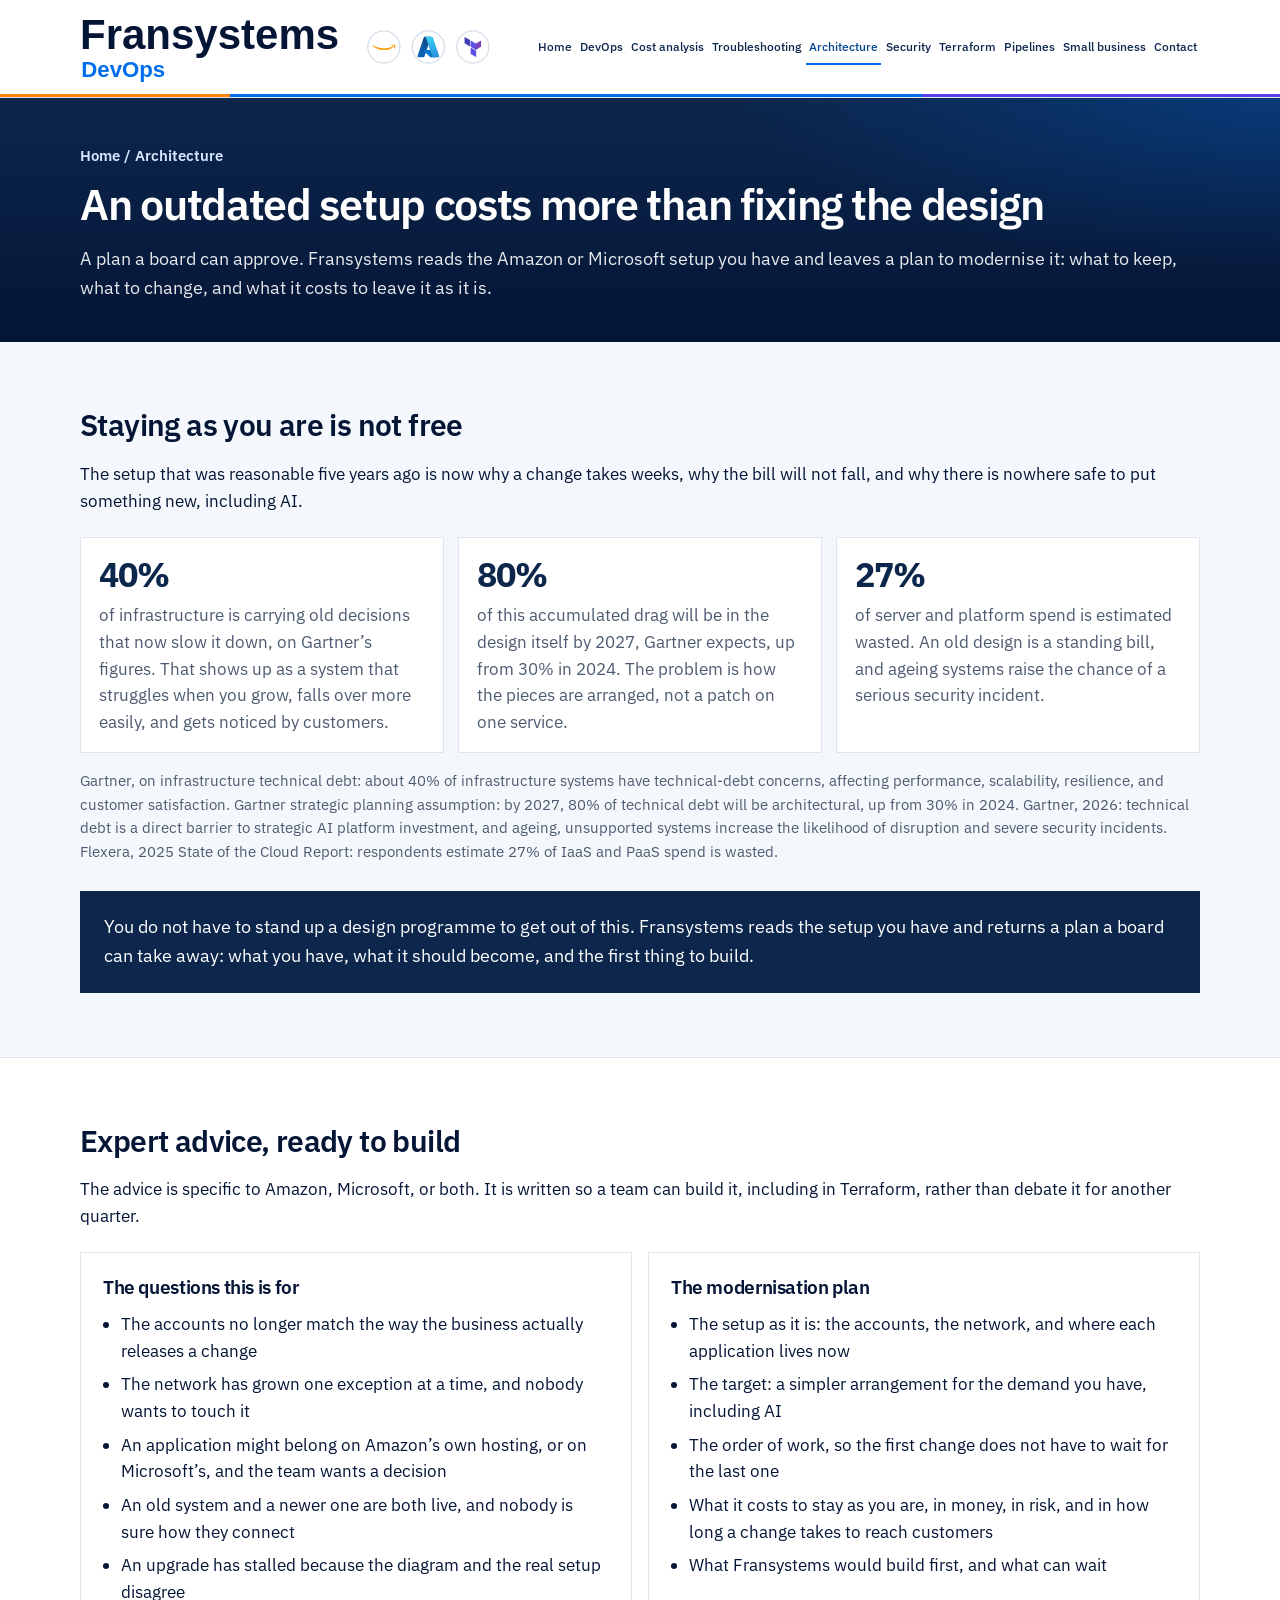
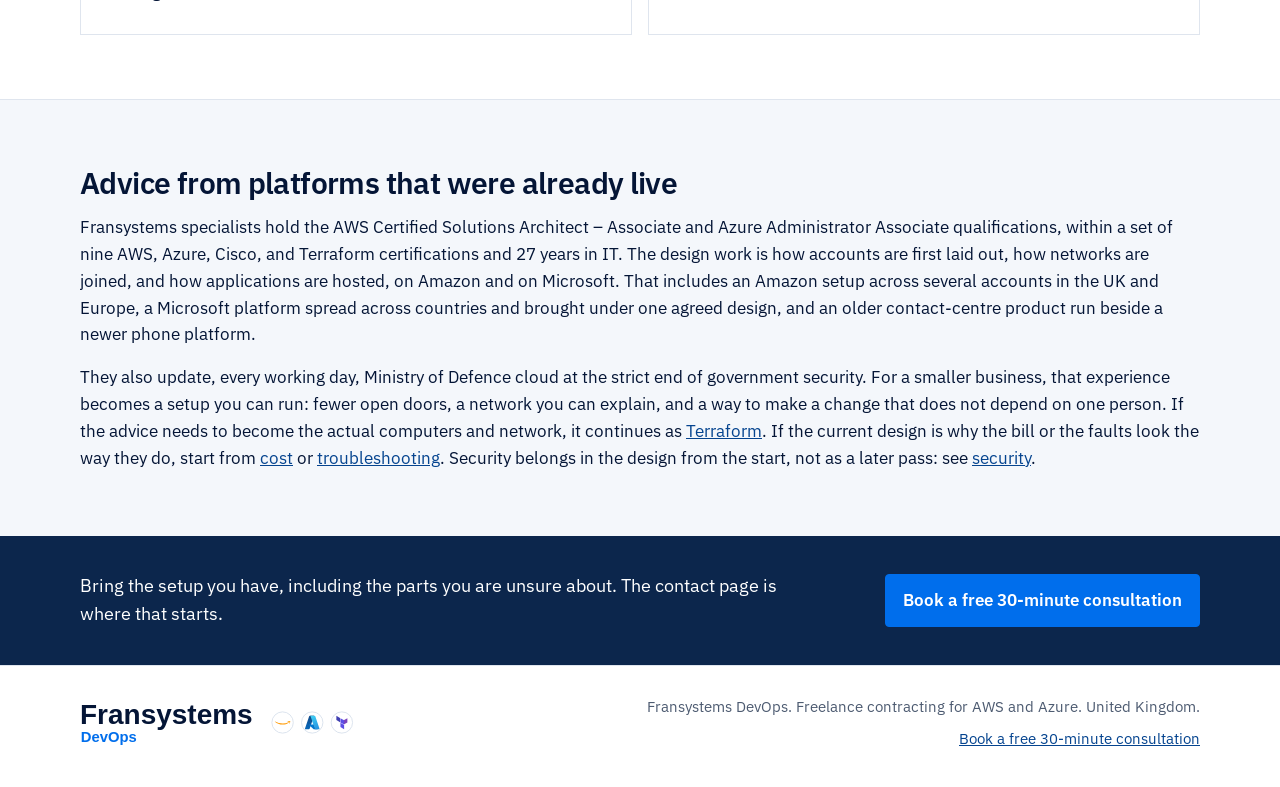
==== commit fa00597a: "logo changes" ====
--- a/architecture.html
+++ b/architecture.html
@@ -10,7 +10,7 @@
   <link rel="preconnect" href="https://fonts.googleapis.com">
   <link rel="preconnect" href="https://fonts.gstatic.com" crossorigin>
   <link href="https://fonts.googleapis.com/css2?family=IBM+Plex+Sans:wght@400;500;600&display=swap" rel="stylesheet">
-  <link rel="stylesheet" href="css/styles.css?v=4">
+  <link rel="stylesheet" href="css/styles.css?v=6">
 </head>
 <body>
   <a class="skip" href="#content">Skip to content</a>
--- a/css/styles.css
+++ b/css/styles.css
@@ -23,48 +23,12 @@
 }
 
 body {
-  --mark: min(200px, max(0px, calc((100% - var(--max)) / 2 - 24px)));
-  position: relative;
   margin: 0;
   font-family: "IBM Plex Sans", "Segoe UI", sans-serif;
   color: var(--ink);
   background: var(--bg);
   line-height: 1.6;
   font-size: 1.05rem;
-}
-
-body::before,
-body::after {
-  content: "";
-  position: fixed;
-  z-index: 2;
-  pointer-events: none;
-  top: 50%;
-  transform: translateY(-50%);
-  background-repeat: no-repeat;
-  background-position: center;
-  background-size: contain;
-}
-
-body::before {
-  width: var(--mark);
-  aspect-ratio: 1;
-  left: calc(50% - (var(--max) / 2) - 16px - var(--mark));
-  background-image: url("../assets/mark-azure.svg?v=4");
-}
-
-body::after {
-  width: var(--mark);
-  aspect-ratio: 24 / 8;
-  left: calc(50% + (var(--max) / 2) + 16px);
-  background-image: url("../assets/mark-aws.svg?v=4");
-}
-
-.site-header,
-main,
-.site-footer {
-  position: relative;
-  z-index: 1;
 }
 
 img {
@@ -238,12 +202,10 @@
 
 .page-hero h1 {
   font-size: clamp(1.9rem, 3.6vw, 2.7rem);
-  max-width: 18em;
 }
 
 .lede {
   margin: 0;
-  max-width: 42rem;
   color: rgba(255, 255, 255, 0.9);
   font-size: 1.14rem;
 }
@@ -366,11 +328,6 @@
 }
 
 .narrow {
-  max-width: 68ch;
-}
-
-p.narrow:has(+ .facts),
-.facts ~ p.narrow {
   max-width: none;
 }
 
@@ -513,7 +470,6 @@
 
 .result p {
   margin: 0;
-  max-width: 62ch;
   font-size: 1.12rem;
 }
 
@@ -585,7 +541,6 @@
 .contact-list {
   margin: 8px 0 0;
   padding: 0;
-  max-width: 640px;
   background: var(--white);
   border: 1px solid var(--line);
 }
